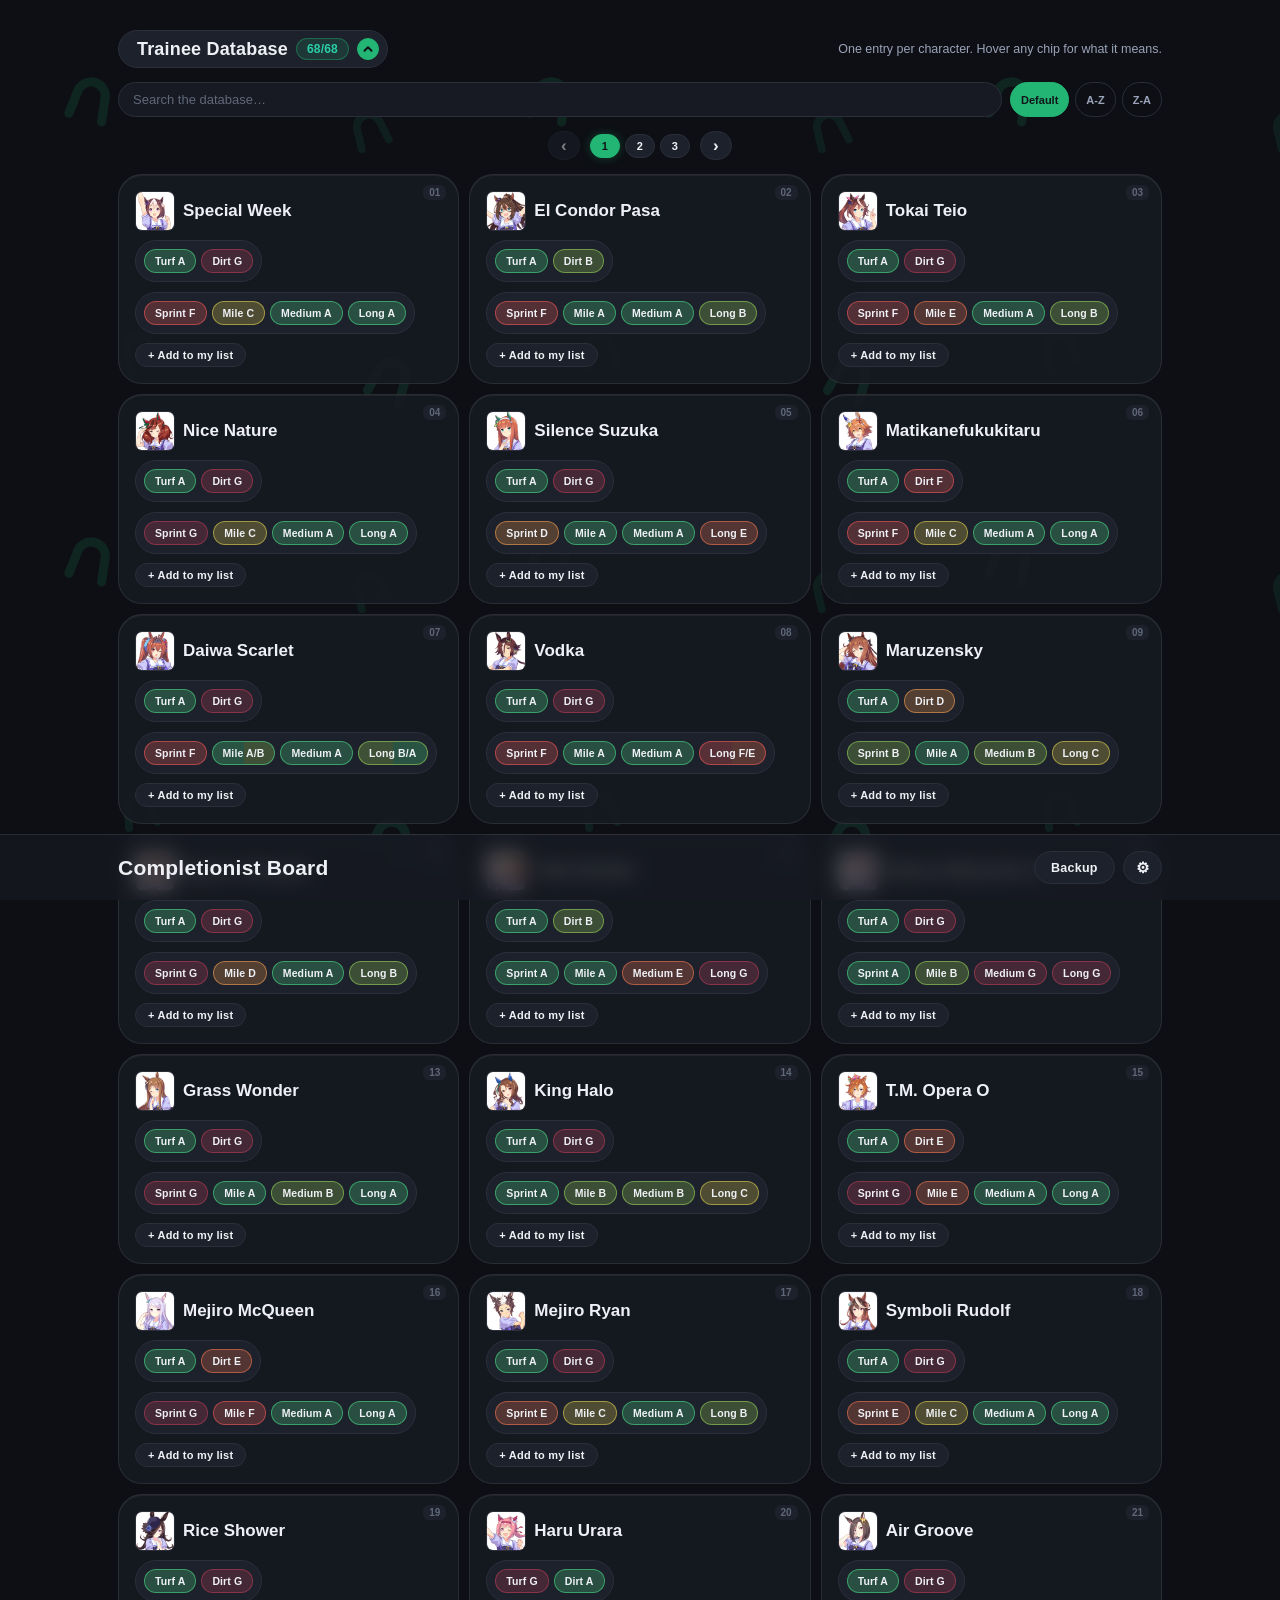
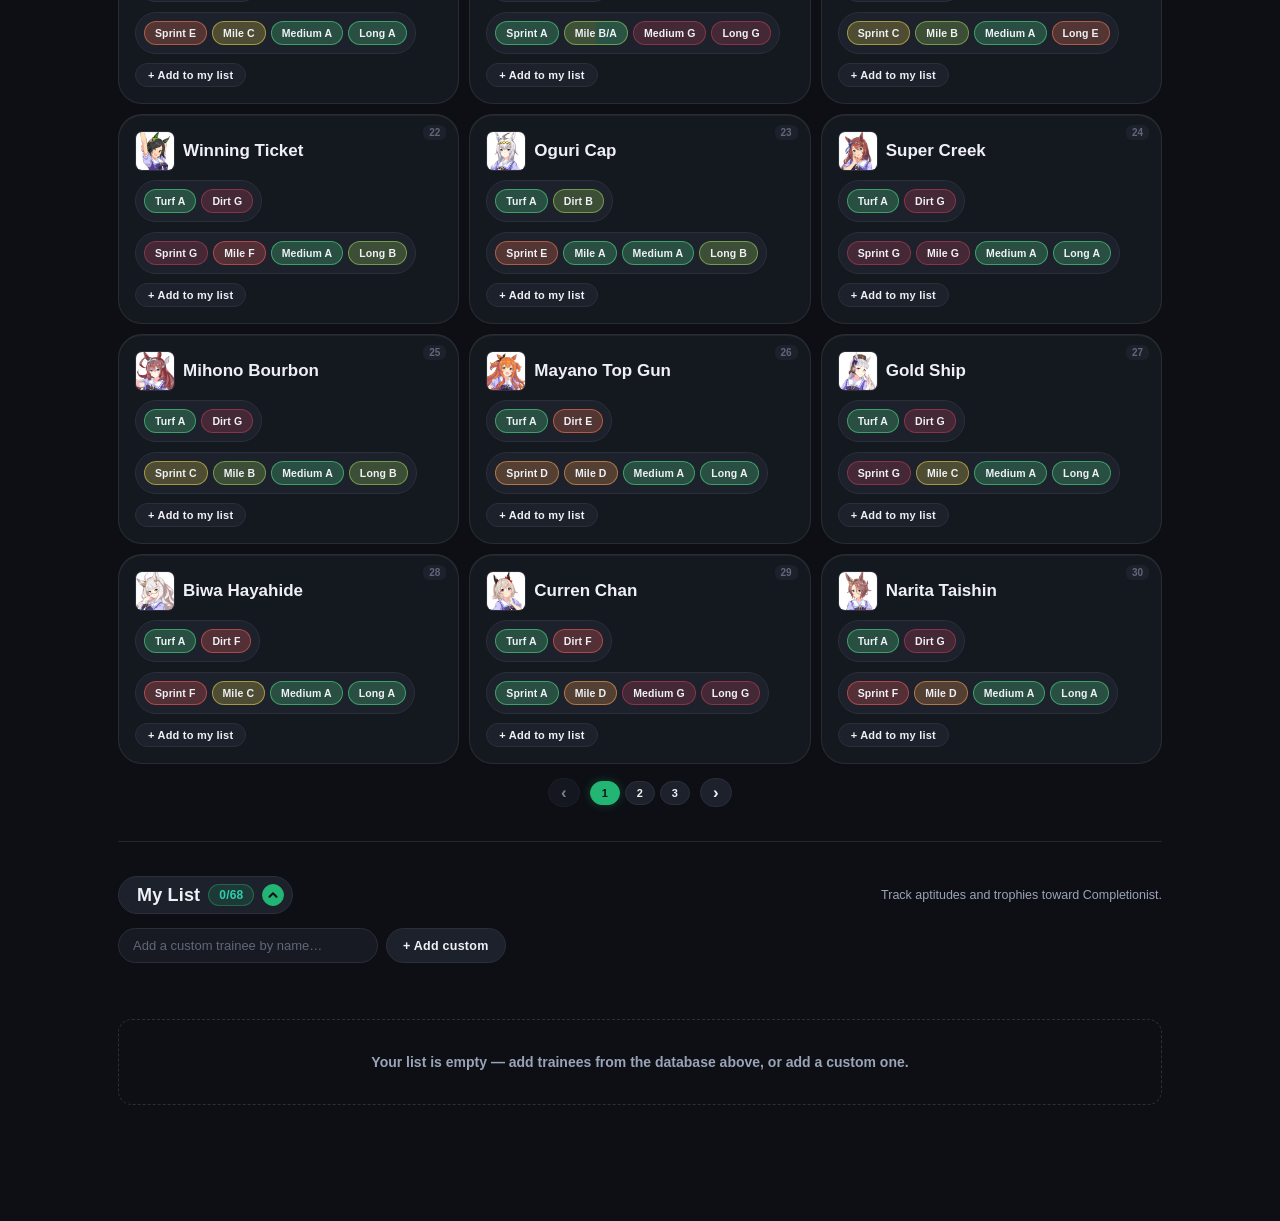
==== index.html @ 5a446fa1 "v4.5-prev2.1" ====
<!DOCTYPE html>
<html lang="en">
<head>
  <meta charset="UTF-8">
  <meta name="viewport" content="width=device-width, initial-scale=1.0">
  <meta name="description" content="Completionist Board - Track character aptitudes, distances, and trophy ledger for trainees.">
  <meta http-equiv="Content-Security-Policy" content="default-src 'self'; script-src 'self'; style-src 'self' 'unsafe-inline' https://fonts.googleapis.com; font-src 'self' https://fonts.gstatic.com; img-src 'self' data: blob:; connect-src 'self'; object-src 'none'; base-uri 'self'; form-action 'self'; worker-src 'none'">
  <title>Completionist Board</title>
  <link rel="preconnect" href="https://fonts.googleapis.com">
  <link href="https://fonts.googleapis.com/css2?family=Quicksand:wght@400;500;600;700&display=swap" rel="stylesheet">
  <link rel="icon" type="image/png" href="favicon.png">
  <link rel="stylesheet" href="style.css">
</head>
<body>

<svg class="bg-pattern" aria-hidden="true" focusable="false" xmlns="http://www.w3.org/2000/svg">
  <defs>
    <g id="cleat-shape">
      <path d="M-13,14 L-11,-3 A11,11 0 0 1 11,-3 L13,14" fill="none" stroke="var(--accent)" stroke-width="7" stroke-linecap="round" stroke-linejoin="round"/>
    </g>
    <pattern id="cleat-pattern" width="460" height="460" patternUnits="userSpaceOnUse">
      <use href="#cleat-shape" opacity="0.13" transform="translate(90,100) scale(1.3) rotate(15)"/>
      <use href="#cleat-shape" opacity="0.10" transform="translate(370,130) scale(1.1) rotate(-20)"/>
      <use href="#cleat-shape" opacity="0.11" transform="translate(140,350) scale(1.1) rotate(-12)"/>
      <use href="#cleat-shape" opacity="0.14" transform="translate(390,380) scale(1.3) rotate(22)"/>
    </pattern>
  </defs>
  <rect width="100%" height="100%" fill="url(#cleat-pattern)"/>
</svg>

<div class="topbar">
  <div class="wrap topbar-inner">
    <div class="brand">
      <h1>Completionist Board</h1>
    </div>
    <div class="topbar-actions">
      <button class="btn" id="backup-btn">Backup</button>
      <div class="settings-wrap">
        <button class="btn icon-btn" id="settings-btn" aria-label="Settings" title="Settings">⚙</button>
        <div class="settings-panel" id="settings-panel">
          <div class="settings-group-label">Appearance</div>
          <div class="settings-row settings-row-icons">
            <button class="icon-pill-btn" id="mode-toggle-btn" aria-label="Toggle light/dark mode" data-tooltip="Toggle mode">
              <svg class="icon-toggle-sun" viewBox="0 0 24 24" fill="none" xmlns="http://www.w3.org/2000/svg">
                <circle cx="12" cy="12" r="4.2" stroke="currentColor" stroke-width="2" stroke-linecap="round"/>
                <path d="M12 2.5V5M12 19V21.5M4.2 4.2L6 6M18 18L19.8 19.8M2.5 12H5M19 12H21.5M4.2 19.8L6 18M18 6L19.8 4.2" stroke="currentColor" stroke-width="2" stroke-linecap="round"/>
              </svg>
              <svg class="icon-toggle-moon" viewBox="0 0 24 24" fill="none" xmlns="http://www.w3.org/2000/svg">
                <path d="M20 14.5A8.5 8.5 0 1 1 9.5 4a7 7 0 0 0 10.5 10.5Z" stroke="currentColor" stroke-width="2" stroke-linecap="round" stroke-linejoin="round"/>
              </svg>
            </button>
            <button class="icon-pill-btn" id="theme-toggle-btn" aria-label="Toggle Turf/Dirt color theme" data-tooltip="Toggle color theme">
              <svg class="icon-toggle-turf" viewBox="0 0 24 24" fill="none" xmlns="http://www.w3.org/2000/svg">
                <path d="M6 20V13C6 10 8 8 8 8C8 8 6 10 6 13" stroke="currentColor" stroke-width="2" stroke-linecap="round" stroke-linejoin="round"/>
                <path d="M12 20V10C12 7 14 5 14 5C14 5 12 7 12 10" stroke="currentColor" stroke-width="2" stroke-linecap="round" stroke-linejoin="round"/>
                <path d="M18 20V13C18 10 20 8 20 8C20 8 18 10 18 13" stroke="currentColor" stroke-width="2" stroke-linecap="round" stroke-linejoin="round"/>
              </svg>
              <svg class="icon-toggle-dirt" viewBox="0 0 24 24" fill="none" xmlns="http://www.w3.org/2000/svg">
                <path d="M3 18L8 9L12 15L15 10L21 18" stroke="currentColor" stroke-width="2" stroke-linecap="round" stroke-linejoin="round"/>
                <path d="M3 20H21" stroke="currentColor" stroke-width="2" stroke-linecap="round"/>
              </svg>
            </button>
            <button class="icon-pill-btn" id="cal-enter-btn" aria-label="Open Calendar View" data-tooltip="Open Calendar View">
              <svg viewBox="0 0 24 24" fill="none" xmlns="http://www.w3.org/2000/svg">
                <rect x="3" y="5" width="18" height="16" rx="2" stroke="currentColor" stroke-width="2"/>
                <path d="M3 10H21" stroke="currentColor" stroke-width="2"/>
                <path d="M8 3V7" stroke="currentColor" stroke-width="2" stroke-linecap="round"/>
                <path d="M16 3V7" stroke="currentColor" stroke-width="2" stroke-linecap="round"/>
              </svg>
            </button>
          </div>

          <div class="settings-divider"></div>
          <div class="settings-group-label">Customize</div>
          <div class="settings-row">
            <span>Custom trainees</span>
            <label class="switch"><input type="checkbox" id="toggle-custom-trainee"><span class="switch-slider"></span></label>
          </div>
          <div class="settings-row">
            <span>Custom trophies</span>
            <label class="switch"><input type="checkbox" id="toggle-custom-trophy"><span class="switch-slider"></span></label>
          </div>

          <div class="settings-divider"></div>
          <button class="btn small settings-about-btn" id="about-btn">About Completionist Board</button>
        </div>
      </div>
    </div>
  </div>
</div>

<div class="wrap">

<div id="standard-view">
  <section class="block">
    <div class="block-head">
      <h2>Trainee Database <span class="section-count" id="db-count">0/0</span>
        <button class="block-collapse-btn" id="db-collapse-btn" aria-label="Collapse Trainee Database">
          <span class="cal-trainee-arrow open">
            <svg viewBox="0 0 24 24" fill="none" xmlns="http://www.w3.org/2000/svg">
              <path d="M6 9l6 6 6-6" stroke="currentColor" stroke-width="3.5" stroke-linecap="round" stroke-linejoin="round"/>
            </svg>
          </span>
        </button>
      </h2>
      <span class="desc">One entry per character. Hover any chip for what it means.</span>
    </div>
    <div class="block-body open overflow-visible" id="db-block-body">
      <div class="search-row">
        <input class="search" id="db-search" type="text" placeholder="Search the database…">
        <div class="cal-trainee-sort" id="db-sort">
          <button class="sort-btn active" data-sort="default">Default</button>
          <button class="sort-btn" data-sort="az">A-Z</button>
          <button class="sort-btn" data-sort="za">Z-A</button>
        </div>
      </div>
      <div class="db-pagination" id="db-pagination-top"></div>
      <div class="db-grid" id="db-grid"></div>
      <div class="db-pagination" id="db-pagination-bottom"></div>
    </div>
  </section>

  <hr style="border:none;border-top:1px solid var(--line-soft);margin:34px 0;">

  <section class="block">
    <div class="block-head">
      <h2>My List <span class="section-count" id="my-count">0/0</span>
        <button class="block-collapse-btn" id="my-collapse-btn" aria-label="Collapse My List">
          <span class="cal-trainee-arrow open">
            <svg viewBox="0 0 24 24" fill="none" xmlns="http://www.w3.org/2000/svg">
              <path d="M6 9l6 6 6-6" stroke="currentColor" stroke-width="3.5" stroke-linecap="round" stroke-linejoin="round"/>
            </svg>
          </span>
        </button>
      </h2>
      <span class="desc">Track aptitudes and trophies toward Completionist.</span>
    </div>
    <div class="block-body open overflow-visible" id="my-block-body">
      <div class="search-row" id="custom-trainee-row">
        <input type="text" class="search" id="custom-name" placeholder="Add a custom trainee by name…" style="max-width:260px;">
        <button class="btn" id="custom-add-btn">+ Add custom</button>
      </div>
      <div class="db-pagination" id="my-pagination-top"></div>
      <div class="mylist" id="mylist"></div>
      <div class="db-pagination" id="my-pagination-bottom"></div>
      <div class="empty-note" id="mylist-empty" style="display:none;">Your list is empty — add trainees from the database above, or add a custom one.</div>
    </div>
  </section>
</div>

</div>

<div id="calendar-view" style="display:none;"></div>

<div class="modal-overlay" id="about-overlay">
  <div class="modal-box about-modal" id="about-modal">
    <div class="modal-head">
      <span class="modal-title">About the app</span>
      <button class="modal-close" id="about-close" aria-label="Close">✕</button>
    </div>
    <div class="version-badge">
      <div class="version-item"><span>Version</span><strong>v4.3</strong></div>
      <span class="version-divider" aria-hidden="true">|</span>
      <div class="version-item"><span>Database</span><strong>v2609a</strong></div>
    </div>
    <div class="about-text">
      <div class="about-section">
        <div class="about-section-label">Data</div>
        <p>Character aptitudes are consolidated from the Umamusume Wiki trainee tables across all Global costumes.</p>
        <p>The race calendar includes 152 G1-G3 races. Out-of-Bond is for custom trophies without a fixed date.</p>
      </div>
      <div class="about-section">
        <div class="about-section-label">Privacy &amp; backup</div>
        <p>Your list stays private in this browser. Use <strong>Backup</strong> to move it between sessions or devices.</p>
      </div>
      <div class="about-section about-links">
        <div class="about-section-label">More</div>
        <p>Want to try the alternate build? Open the <a href="preview/">Preview version <span>(current version: 4.5-prev2.1)</span></a>.</p>
        <p class="about-credit">2026, Mujairkitten · Made with various AI tools · Not affiliated with Cygames.<br>Source code is licensed under GPL-3. Uma icons follow <a href="https://umamusume.com/fan-createdguide">Cygames' Fan Content Guide</a>.</p>
      </div>
    </div>
  </div>
</div>

<div class="modal-overlay" id="backup-overlay">
  <div class="modal-box" id="backup-modal">
    <div class="modal-head">
      <span class="modal-title">Backup</span>
      <button class="modal-close" id="backup-close" aria-label="Close">✕</button>
    </div>
    <div class="cal-tabs" id="backup-tabs">
      <button class="cal-tab-btn active" data-tab="export">Export</button>
      <button class="cal-tab-btn" data-tab="import">Import</button>
    </div>
    <div id="backup-export-panel">
      <textarea class="backup-textarea" id="backup-export-text" readonly spellcheck="false"></textarea>
      <button class="btn small" id="backup-export-file-btn">Export file</button>
    </div>
    <div id="backup-import-panel" style="display:none;">
      <textarea class="backup-textarea" id="backup-import-text" placeholder="Paste your exported JSON here…" spellcheck="false"></textarea>
      <div class="backup-import-actions">
        <button class="btn small" id="backup-import-text-btn">Import pasted list</button>
        <label class="btn small" for="backup-import-file">Import from file</label>
        <input type="file" id="backup-import-file" accept=".json">
      </div>
    </div>
  </div>
</div>

<div id="tooltip"></div>

<script type="module" src="main.js"></script>
</body>
</html>
---- style.css ----
:root {
  --bg: #0d0f14;
  --bg-alt: #12141b;
  --panel: #171a22;
  --panel-2: #1d212b;
  --line: #2a2f3a;
  --line-soft: #232733;
  --ink: #eef0f5;
  --ink-dim: #9aa3b8;
  --ink-faint: #5f6779;
  --accent: #22b573;
  --accent-dim: #1a8f5a;
  --accent2: #2bcfa8;
  --accent-rgb: 34, 181, 115;
  --accent2-rgb: 43, 207, 168;
  --glass-bg: rgba(23, 26, 34, .72);
  --glass-bg-soft: rgba(23, 26, 34, .65);
  --glass-border: rgba(255, 255, 255, .09);
  --glass-highlight: inset 0 1px 0 rgba(255, 255, 255, .06);
  --faux-glass-bg: rgba(23, 26, 34, .86);
  --faux-glass-card-bg: rgba(23, 26, 34, .86);
  --a: #4ee38a;
  --b: #9fdb5c;
  --c: #e8d94f;
  --d: #ffa552;
  --e: #ff7a52;
  --f: #ff5c5c;
  --g: #c23f5a;
  --g1: #4288e2;
  --g2: #f0608c;
  --g3: #55c470;
  --a-text: var(--a);
  --b-text: var(--b);
  --c-text: var(--c);
  --d-text: var(--d);
  --e-text: var(--e);
  --f-text: var(--f);
  --g-text: var(--g);
  font-family: "Quicksand", sans-serif;
}
@keyframes modal-enter {
  from { opacity: 0; transform: translateY(12px) scale(.97); }
  to { opacity: 1; transform: translateY(0) scale(1); }
}
@keyframes progress-fill {
  from { width: 0; }
}
@keyframes calendar-flash {
  0% { box-shadow: 0 0 0 0 var(--accent), 0 0 0 0 rgba(var(--accent-rgb), 0); }
  35% { box-shadow: 0 0 0 2px var(--accent), 0 0 18px 3px rgba(var(--accent-rgb), .55); }
  100% { box-shadow: 0 0 0 0 var(--accent), 0 0 0 0 rgba(var(--accent-rgb), 0); }
}
body.light {
  --bg: #f3f4f9;
  --bg-alt: #ffffff;
  --panel: #ffffff;
  --panel-2: #eef0f6;
  --line: #dde1eb;
  --line-soft: #e8ebf2;
  --ink: #1c2029;
  --ink-dim: #5b6474;
  --ink-faint: #8b93a3;
  --accent: #187a4d;
  --accent-dim: #125f3b;
  --accent2: #187560;
  --accent-rgb: 24, 122, 77;
  --accent2-rgb: 24, 117, 96;
  --glass-bg: var(--bg-alt);
  --glass-bg-soft: var(--panel);
  --glass-border: var(--line);
  --glass-highlight: none;
  --faux-glass-bg: var(--panel-2);
  --faux-glass-card-bg: var(--panel);
  --a-text: #1f8a52;
  --b-text: #6b9628;
  --c-text: #8a7a0e;
  --d-text: #b8611a;
  --e-text: #b8401a;
  --f-text: #b82626;
  --g-text: #942e46;
}
body.dirt {
  --accent: #e0a640;
  --accent-dim: #b9822e;
  --accent2: #c97b4a;
  --accent-rgb: 224, 166, 64;
  --accent2-rgb: 201, 123, 74;
}
body.light.dirt {
  --accent: #9c6a0a;
  --accent-dim: #7f560a;
  --accent2: #a85a2e;
  --accent-rgb: 156, 106, 10;
  --accent2-rgb: 168, 90, 46;
}
* {
  box-sizing: border-box;
}
button, input, textarea, select {
  font-family: inherit;
}
body {
  margin: 0;
  overflow-x: hidden;
  background-color: var(--bg);
  color: var(--ink);
  padding-bottom: calc(var(--topbar-h, 70px) + 20px);
  font-family: "Quicksand", sans-serif;
  transition: background-color .3s ease, color .3s ease;
}
.bg-pattern {
  position: fixed;
  inset: 0;
  width: 100vw;
  height: 100vh;
  z-index: -1;
  pointer-events: none;
}
.wrap {
  max-width: 1080px;
  margin: 0 auto;
  padding: 0 18px;
}
.topbar {
  background: var(--glass-bg);
  backdrop-filter: blur(10px);
  -webkit-backdrop-filter: blur(10px);
  border-top: 1px solid var(--glass-border);
  padding: 16px 0;
  margin-top: 0;
  position: fixed;
  left: 0;
  right: 0;
  bottom: 0;
  z-index: 90;
  will-change: transform;
}
@supports not ((backdrop-filter: blur(1px)) or (-webkit-backdrop-filter: blur(1px))) {
  .topbar { background: var(--bg-alt); }
}
.topbar-inner {
  display: flex;
  align-items: center;
  gap: 18px;
  flex-wrap: wrap;
}
.brand {
  display: flex;
  align-items: baseline;
  gap: 10px;
}
.brand h1 {
  font-weight: 700;
  font-size: 21px;
  letter-spacing: .01em;
  margin: 0;
}
.topbar-actions {
  display: flex;
  gap: 8px;
  margin-left: auto;
  flex-wrap: wrap;
}
.btn {
  font-size: 12.5px;
  letter-spacing: .02em;
  font-weight: 600;
  background: var(--panel-2);
  color: var(--ink);
  border: 1px solid var(--line);
  border-radius: 999px;
  padding: 8px 16px;
  cursor: pointer;
  transition: box-shadow .15s ease, border-color .15s ease, color .15s ease, background-color .15s ease;
}
.btn:hover {
  border-color: var(--accent-dim);
  color: var(--accent2);
  box-shadow: 0 0 12px rgba(var(--accent-rgb), .35);
  transform: translateY(-1px);
}
.btn:active {
  transform: translateY(1px) scale(.98);
}
.btn:disabled {
  opacity: .5;
  cursor: not-allowed;
  box-shadow: none;
  transform: none;
}
.btn.small {
  padding: 5px 12px;
  font-size: 11px;
}
.btn.ghost {
  background: transparent;
}
.icon-btn {
  padding: 8px 12px;
  font-size: 15px;
  line-height: 1;
}
.settings-wrap {
  position: relative;
}
.settings-panel {
  position: absolute;
  bottom: calc(100% + 8px);
  right: 0;
  background: var(--faux-glass-bg);
  border: 1px solid var(--glass-border);
  border-radius: 16px;
  padding: 12px 14px;
  width: 230px;
  max-height: calc(100vh - 24px);
  overflow-y: auto;
  z-index: 95;
  box-shadow: 0 12px 32px rgba(0, 0, 0, .5), 0 0 18px rgba(var(--accent-rgb), .16);
  display: flex;
  flex-direction: column;
  gap: 8px;
  opacity: 0;
  transform: translateY(10px) scale(.94);
  transform-origin: bottom right;
  pointer-events: none;
  transition: opacity .28s cubic-bezier(.4, 0, .2, 1), transform .28s cubic-bezier(.4, 0, .2, 1);
}
.settings-panel.show {
  opacity: 1;
  transform: translateY(0) scale(1);
  pointer-events: auto;
}
.settings-group-label {
  font-weight: 700;
  font-size: 10px;
  letter-spacing: .06em;
  text-transform: uppercase;
  color: var(--ink-faint);
  margin-top: 2px;
}
.settings-divider {
  border-top: 1px solid var(--line);
  margin: 2px 0;
}
.settings-row {
  display: flex;
  align-items: center;
  justify-content: space-between;
  gap: 10px;
  font-weight: 600;
  font-size: 13px;
  color: var(--ink);
}
.settings-row-sub {
  padding-left: 12px;
  font-size: 12px;
  color: var(--ink-dim);
}
.settings-row-disabled {
  opacity: .45;
}
.settings-row-icons {
  gap: 10px;
}
.icon-pill-btn {
  flex: 1;
  height: 34px;
  border-radius: 999px;
  background: var(--panel-2);
  border: 1px solid var(--line);
  color: var(--ink-dim);
  display: inline-flex;
  align-items: center;
  justify-content: center;
  cursor: pointer;
  transition: box-shadow .15s ease, border-color .15s ease, color .15s ease, background .15s ease;
}
.icon-pill-btn svg {
  width: 18px;
  height: 18px;
  display: none;
}
#cal-enter-btn svg,
#cal-exit-btn svg {
  display: block;
}
.icon-pill-btn:hover {
  color: var(--accent2);
  border-color: var(--accent-dim);
  box-shadow: 0 0 10px rgba(var(--accent-rgb), .3);
}
#mode-toggle-btn .icon-toggle-moon,
#cal-mode-toggle-btn .icon-toggle-moon {
  display: block;
}
body.light #mode-toggle-btn .icon-toggle-sun,
body.light #cal-mode-toggle-btn .icon-toggle-sun {
  display: block;
}
body.light #mode-toggle-btn .icon-toggle-moon,
body.light #cal-mode-toggle-btn .icon-toggle-moon {
  display: none;
}
#theme-toggle-btn .icon-toggle-turf,
#cal-theme-toggle-btn .icon-toggle-turf {
  display: block;
}
body.dirt #theme-toggle-btn .icon-toggle-dirt,
body.dirt #cal-theme-toggle-btn .icon-toggle-dirt {
  display: block;
}
body.dirt #theme-toggle-btn .icon-toggle-turf,
body.dirt #cal-theme-toggle-btn .icon-toggle-turf {
  display: none;
}
.switch {
  position: relative;
  display: inline-block;
  width: 38px;
  height: 22px;
  flex-shrink: 0;
}
.switch input {
  opacity: 0;
  width: 0;
  height: 0;
  position: absolute;
}
.switch-slider {
  position: absolute;
  inset: 0;
  background: var(--line);
  border-radius: 999px;
  cursor: pointer;
  transition: background .15s ease;
}
.switch input:disabled + .switch-slider {
  cursor: not-allowed;
}
.switch-slider::before {
  content: "";
  position: absolute;
  width: 16px;
  height: 16px;
  left: 3px;
  top: 3px;
  background: #fff;
  border-radius: 50%;
  transition: transform .15s ease;
  box-shadow: 0 1px 3px rgba(0, 0, 0, .4);
}
.switch input:checked + .switch-slider {
  background: var(--accent);
  box-shadow: 0 0 10px rgba(var(--accent-rgb), .5);
}
.switch input:checked + .switch-slider::before {
  transform: translateX(16px);
}
input[type=file] {
  display: none;
}
section.block {
  margin: 30px 0;
}
.block-head {
  display: flex;
  align-items: center;
  gap: 12px;
  margin-bottom: 14px;
  flex-wrap: wrap;
}
.block-head h2 {
  font-size: 18px;
  font-weight: 700;
  letter-spacing: .01em;
  margin: 0;
  display: inline-flex;
  align-items: center;
  gap: 8px;
  background: var(--panel-2);
  border: 1px solid var(--line);
  border-radius: 999px;
  padding: 7px 8px 7px 18px;
}
.section-count {
  font-size: 12px;
  font-weight: 700;
  color: var(--accent2);
  background: color-mix(in srgb, var(--accent) 16%, transparent);
  border: 1px solid color-mix(in srgb, var(--accent) 40%, transparent);
  border-radius: 999px;
  padding: 3px 10px;
  white-space: nowrap;
}
.block-head .desc {
  font-size: 12.5px;
  color: var(--ink-dim);
  margin-left: auto;
}
.block-collapse-btn {
  background: none;
  border: none;
  padding: 0;
  cursor: pointer;
  display: flex;
  align-items: center;
  flex-shrink: 0;
}
.block-body {
  display: flex;
  flex-direction: column;
  gap: 14px;
  max-height: 6000px;
  opacity: 1;
  overflow: hidden;
  transition: max-height .35s cubic-bezier(.4, 0, .2, 1), opacity .3s ease;
}
.block-body:not(.open) {
  max-height: 0;
  opacity: 0;
}
.block-body.overflow-visible {
  overflow: visible;
}
.search-row {
  display: flex;
  gap: 8px;
  flex-wrap: wrap;
}
.search {
  font-size: 13px;
  font-weight: 500;
  padding: 9px 14px;
  border: 1px solid var(--line);
  border-radius: 999px;
  background: var(--panel);
  color: var(--ink);
  flex: 1;
  min-width: 180px;
  transition: box-shadow .15s ease, border-color .15s ease, background-color .15s ease, color .15s ease;
}
.search:focus {
  outline: none;
  border-color: var(--accent-dim);
  box-shadow: 0 0 12px rgba(var(--accent-rgb), .3);
}
.search::placeholder {
  color: var(--ink-faint);
}
.db-grid {
  display: grid;
  grid-template-columns: repeat(auto-fill, minmax(300px, 1fr));
  gap: 10px;
}
.db-pagination {
  display: flex;
  align-items: center;
  justify-content: center;
  gap: 10px;
  flex-wrap: wrap;
}
.db-page-numbers {
  display: inline-flex;
  align-items: center;
  gap: 5px;
}
.db-pagination .page-arrow {
  width: 32px;
  min-width: 32px;
  padding-left: 0;
  padding-right: 0;
  font-size: 17px;
  line-height: 1;
}
.db-pagination .page-number {
  min-width: 30px;
  padding-left: 8px;
  padding-right: 8px;
}
.db-pagination .page-number.active {
  background: var(--accent);
  border-color: var(--accent);
  color: #12141a;
  box-shadow: 0 0 10px rgba(var(--accent-rgb), .3);
}
.db-card {
  background: var(--faux-glass-card-bg);
  border: 1px solid var(--glass-border);
  border-radius: 24px;
  padding: 16px;
  display: flex;
  flex-direction: column;
  gap: 9px;
  position: relative;
  box-shadow: var(--glass-highlight);
  transition: box-shadow .15s ease, border-color .15s ease, background-color .15s ease;
}
.db-card:hover {
  border-color: var(--accent-dim);
  box-shadow: var(--glass-highlight), 0 0 18px rgba(var(--accent-rgb), .16);
}
.db-card-top {
  display: flex;
  align-items: center;
  gap: 8px;
  padding-right: 26px;
}
.db-card-top.no-num {
  padding-right: 0;
}
.db-num {
  position: absolute;
  top: 10px;
  right: 12px;
  font-size: 10px;
  font-weight: 700;
  color: var(--ink-faint);
  background: var(--panel-2);
  border-radius: 6px;
  padding: 2px 6px;
  flex-shrink: 0;
}
.db-name {
  font-size: 17px;
  font-weight: 600;
  flex: 1;
}
.apt-groups {
  display: flex;
  align-items: stretch;
  gap: 10px;
  flex-wrap: wrap;
}
.apt-container {
  display: flex;
  align-items: center;
  gap: 5px;
  flex-wrap: wrap;
  border: 1px solid var(--line);
  border-radius: 21px;
  padding: 8px;
  background: var(--panel-2);
}
.chip {
  font-weight: 700;
  font-size: 10.5px;
  line-height: 12px;
  letter-spacing: .01em;
  padding: 5px 10px;
  border-radius: 12px;
  color: var(--ink);
  white-space: nowrap;
  border: 1px solid var(--chip-border, var(--line));
  background: var(--chip-bg, var(--panel));
  cursor: default;
  box-shadow: none;
  transition: transform .15s ease, box-shadow .15s ease, background-color .15s ease, color .15s ease;
}
.chip:hover {
  box-shadow: 0 0 8px 0 var(--chip-glow, transparent);
  transform: translateY(-2px);
}
body.light .chip {
  box-shadow: inset 0 1px 0 rgba(255, 255, 255, .7), inset 0 -1px 2px rgba(0, 0, 0, .07), 0 1px 2px rgba(0, 0, 0, .10);
  border-color: var(--line);
}
body.light .chip:hover {
  box-shadow: inset 0 1px 0 rgba(255, 255, 255, .9), inset 0 -1px 2px rgba(0, 0, 0, .08), 0 2px 6px rgba(0, 0, 0, .16);
  transform: translateY(-1px);
}
.add-btn {
  align-self: flex-start;
}
.mylist {
  display: flex;
  flex-direction: column;
  gap: 12px;
}
.empty-note {
  text-align: center;
  padding: 34px 16px;
  color: var(--ink-dim);
  font-size: 14px;
  font-weight: 600;
  border: 1px dashed var(--line);
  border-radius: 14px;
}
.mycard {
  background: var(--glass-bg-soft);
  backdrop-filter: blur(8px);
  -webkit-backdrop-filter: blur(8px);
  border: 1px solid var(--glass-border);
  border-radius: 24px;
  padding: 18px;
  box-shadow: var(--glass-highlight);
  position: relative;
  transition: box-shadow .15s ease, border-color .15s ease, background-color .15s ease;
}
.mycard.suggest-open {
  z-index: 60;
}
@supports not ((backdrop-filter: blur(1px)) or (-webkit-backdrop-filter: blur(1px))) {
  .mycard, .cal-trainee-card, .cal-tool-box, .modal-box { background: var(--panel); }
}
.mycard:hover {
  border-color: var(--accent-dim);
  box-shadow: var(--glass-highlight), 0 0 18px rgba(var(--accent-rgb), .14);
}
.mycard-head {
  display: flex;
  align-items: center;
  gap: 10px;
  margin-bottom: 10px;
}
.mycard-name {
  font-size: 19px;
  font-weight: 700;
  flex: 1;
}
.cats-row {
  margin-bottom: 10px;
}
.focus-line {
  font-size: 12px;
  font-weight: 600;
  margin-bottom: 12px;
  color: var(--e-text);
  gap: 6px;
  flex-wrap: wrap;
}
.focus-line b {
  font-size: 10.5px;
  letter-spacing: .03em;
  font-weight: 700;
}
.focus-line.clear {
  color: var(--a-text);
}
.trophy-section {
  border-top: 1px solid var(--line-soft);
  padding-top: 10px;
}
.trophy-top {
  display: flex;
  align-items: center;
  gap: 10px;
  margin-bottom: 8px;
}
.trophy-top .label {
  font-size: 10.5px;
  font-weight: 700;
  letter-spacing: .04em;
  color: var(--ink-dim);
}
.progress-track {
  flex: 1;
  height: 8px;
  background: var(--bg);
  border: 1px solid var(--line);
  border-radius: 999px;
  overflow: hidden;
}
.progress-fill {
  height: 100%;
  background: linear-gradient(90deg, var(--accent), var(--accent2));
  box-shadow: 0 0 8px rgba(var(--accent2-rgb), .6);
  animation: progress-fill .5s ease-out both;
}
.progress-pct {
  font-size: 11px;
  font-weight: 700;
  min-width: 66px;
  text-align: right;
}
.trophy-list {
  display: flex;
  flex-direction: column;
  gap: 4px;
  margin-bottom: 8px;
}
.trophy-item {
  display: flex;
  align-items: center;
  gap: 6px;
  flex-wrap: wrap;
  font-size: 12.5px;
  font-weight: 500;
}
.trophy-item input[type=checkbox] {
  accent-color: var(--accent);
  width: 14px;
  height: 14px;
}
.trophy-item.checked span {
  text-decoration: line-through;
  color: var(--ink-faint);
}
.trophy-item .rm {
  margin-left: auto;
  background: none;
  border: none;
  color: var(--ink-faint);
  cursor: pointer;
  font-size: 14px;
  line-height: 1;
  padding: 2px 4px;
}
.trophy-item .rm:hover {
  color: var(--f-text);
}
.add-trophy {
  display: flex;
  gap: 6px;
  position: relative;
}
.add-trophy input {
  flex: 1;
  font-size: 12px;
  font-weight: 500;
  padding: 7px 10px;
  border: 1px solid var(--line);
  border-radius: 999px;
  background: var(--bg);
  color: var(--ink);
}
.race-suggest {
  display: none;
  position: absolute;
  top: calc(100% + 6px);
  left: 0;
  right: 0;
  background: var(--faux-glass-bg);
  border: 1px solid var(--glass-border);
  border-radius: 12px;
  max-height: 240px;
  overflow-y: auto;
  z-index: 50;
  box-shadow: 0 10px 30px rgba(0, 0, 0, .5), 0 0 16px rgba(var(--accent-rgb), .12);
}
.race-suggest.show {
  display: block;
}
.race-suggest-item {
  display: flex;
  align-items: center;
  gap: 8px;
  padding: 8px 12px;
  font-size: 12px;
  font-weight: 500;
  cursor: pointer;
  border-bottom: 1px solid var(--line-soft);
}
.race-suggest-item:last-child {
  border-bottom: none;
}
.race-suggest-item:hover {
  background: var(--panel);
}
.race-suggest-empty {
  padding: 10px 12px;
  font-size: 12px;
  font-weight: 500;
  color: var(--ink-faint);
}
.race-info {
  flex: 1;
  display: flex;
  flex-direction: column;
  gap: 1px;
  min-width: 0;
}
.race-name {
  color: var(--ink);
}
.race-date {
  font-size: 10px;
  font-weight: 500;
  color: var(--ink-faint);
}
.race-meta {
  display: flex;
  gap: 4px;
  flex-shrink: 0;
}
.race-grade-tag {
  font-weight: 700;
  font-size: 10px;
  padding: 2px 7px;
  border-radius: 999px;
  color: #12141a;
  border: none;
  flex-shrink: 0;
}
.mini-tag {
  font-weight: 700;
  font-size: 9.5px;
  padding: 2px 7px;
  border-radius: 999px;
  color: #12141a;
  white-space: nowrap;
}
.trophy-date {
  font-size: 10px;
  font-weight: 500;
  color: var(--ink-faint);
  white-space: nowrap;
}
.trainee-icon {
  width: var(--icon-size, 32px);
  height: var(--icon-size, 32px);
  border-radius: calc(var(--icon-size, 32px) * 0.28);
  background: var(--panel-2);
  border: 1px solid var(--line);
  flex-shrink: 0;
  overflow: hidden;
  position: relative;
  display: flex;
  align-items: center;
  justify-content: center;
}
.db-card .trainee-icon {
  border-radius: 7px;
}
.mycard .trainee-icon {
  border-radius: 5px;
}
.trainee-icon img {
  width: 100%;
  height: 100%;
  object-fit: cover;
  display: block;
}
.trainee-icon .icon-fallback {
  display: none;
  align-items: center;
  justify-content: center;
  width: 100%;
  height: 100%;
  font-weight: 700;
  font-size: calc(var(--icon-size, 32px) * 0.4);
  color: var(--ink-faint);
}
#tooltip {
  position: fixed;
  z-index: 1000;
  pointer-events: none;
  background: var(--faux-glass-bg);
  border: 1px solid var(--glass-border);
  border-radius: 12px;
  padding: 10px 12px;
  width: 220px;
  font-size: 11.5px;
  font-weight: 500;
  line-height: 1.4;
  color: var(--ink);
  box-shadow: 0 6px 22px rgba(0, 0, 0, .5), 0 0 18px rgba(var(--accent-rgb), .18);
  opacity: 0;
  transform: translateY(4px);
  transition: opacity .1s ease, transform .1s ease;
  border-top: 3px solid var(--accent);
}
#tooltip.show {
  opacity: 1;
  transform: translateY(0);
}
#tooltip .tt-head {
  font-weight: 700;
  font-size: 13px;
  margin-bottom: 3px;
}
#tooltip .tt-stat {
  font-size: 10px;
  font-weight: 600;
  color: var(--ink-dim);
  margin-bottom: 6px;
}
#tooltip .tt-variant {
  margin-top: 6px;
  padding-top: 6px;
  border-top: 1px solid var(--line);
  color: var(--accent2);
}
footer {
  text-align: center;
  font-size: 11px;
  color: var(--ink-faint);
  margin-top: 50px;
  font-weight: 500;
  line-height: 1.7;
}
.inline-cal {
  border-top: 1px solid var(--line-soft);
  margin-top: 12px;
  padding-top: 10px;
}
.inline-cal-toggle {
  background: none;
  border: none;
  color: var(--ink-dim);
  font-weight: 700;
  font-size: 12.5px;
  cursor: pointer;
  padding: 0;
  display: flex;
  align-items: center;
  gap: 6px;
}
.inline-cal-toggle:hover {
  color: var(--accent2);
}
.inline-cal-body {
  display: none;
  margin-top: 10px;
}
.inline-cal-body.open {
  display: block;
}
.calendar-layout {
  display: flex;
  align-items: flex-start;
  gap: 20px;
  max-width: 1440px;
  margin: 20px auto;
  padding: 0 18px;
}
.cal-sidebar {
  width: 340px;
  flex-shrink: 0;
  display: flex;
  flex-direction: column;
  gap: 16px;
  position: sticky;
  top: 20px;
  z-index: 40;
}
.cal-sidebar.panel-open {
  z-index: 97;
}
.cal-trainee-card {
  background: var(--glass-bg-soft);
  backdrop-filter: blur(8px);
  -webkit-backdrop-filter: blur(8px);
  border: 1px solid var(--glass-border);
  border-radius: 24px;
  padding: 16px;
  display: flex;
  align-items: stretch;
  gap: 14px;
  box-shadow: var(--glass-highlight);
  position: relative;
}
.cal-trainee-card-icon {
  flex-shrink: 0;
  display: flex;
  align-items: flex-start;
}
.cal-trainee-card .trainee-icon {
  border-radius: 7px;
}
.cal-trainee-card-right {
  flex: 1;
  min-width: 0;
  display: flex;
  flex-direction: column;
  gap: 6px;
}
.cal-trainee-card-name-row {
  flex: 1 1 0;
  display: flex;
  align-items: center;
}
.cal-trainee-card-chips {
  flex: 2 1 0;
  display: flex;
  align-items: center;
}
.cal-trainee-card-chips .apt-groups {
  gap: 8px;
}
.cal-trainee-card-chips .apt-container {
  padding: 6px;
  gap: 4px;
  border-radius: 18px;
}
.cal-trainee-card-chips .chip {
  padding: 4px 8px;
  border-radius: 11px;
}
.cal-trainee-name {
  font-weight: 700;
  font-size: 18px;
}
.cal-tool-box {
  background: var(--glass-bg-soft);
  backdrop-filter: blur(8px);
  -webkit-backdrop-filter: blur(8px);
  border: 1px solid var(--glass-border);
  border-radius: 14px;
  padding: 14px 16px;
  box-shadow: var(--glass-highlight);
  position: relative;
}
.cal-tool-box.suggest-open {
  z-index: 60;
}
.cal-tool-box-title {
  font-weight: 700;
  font-size: 12px;
  letter-spacing: .04em;
  text-transform: uppercase;
  color: var(--ink-dim);
  margin-bottom: 10px;
}
.cal-tool-box-toggle {
  background: none;
  border: none;
  padding: 0;
  margin: 0 0 10px;
  width: 100%;
  display: flex;
  align-items: center;
  justify-content: space-between;
  cursor: pointer;
  font: inherit;
  color: inherit;
}
.cal-tool-box-toggle .cal-tool-box-title {
  margin-bottom: 0;
}
.cal-tool-box-toggle:hover .cal-tool-box-title {
  color: var(--accent2);
}
.cal-tool-list {
  display: flex;
  flex-direction: column;
  gap: 8px;
  max-height: 0;
  opacity: 0;
  overflow: hidden;
  transition: max-height .3s cubic-bezier(.4, 0, .2, 1), opacity .25s ease;
}
.cal-tool-list.open {
  max-height: 900px;
  opacity: 1;
}
.cal-tool-list .btn {
  width: 100%;
  text-align: center;
}
.cal-tool-list .cal-tool-row-pair {
  display: flex;
  gap: 10px;
}
.cal-tool-list .cal-tool-row-pair .btn {
  width: auto;
  flex: 1;
}
.cal-main {
  flex: 1;
  min-width: 0;
}
.cal-tabs {
  display: flex;
  gap: 6px;
  margin-bottom: 14px;
  flex-wrap: wrap;
}
.cal-tabs-main {
  position: sticky;
  top: 20px;
  z-index: 30;
}
.cal-tab-btn {
  font-weight: 600;
  font-size: 12.5px;
  padding: 7px 14px;
  border-radius: 999px;
  background: var(--panel-2);
  border: 1px solid var(--line);
  color: var(--ink-dim);
  cursor: pointer;
  transition: box-shadow .15s ease, border-color .15s ease, color .15s ease, background-color .15s ease;
}
.cal-tab-btn:hover {
  color: var(--accent2);
  border-color: var(--accent-dim);
}
.cal-tab-btn.active {
  background: var(--accent);
  color: #12141a;
  border-color: var(--accent);
  box-shadow: 0 0 12px rgba(var(--accent-rgb), .4);
}
.cal-grid-46 {
  display: grid;
  grid-template-columns: repeat(4, minmax(0, 1fr));
  gap: 8px;
}
.cal-cell-label {
  font-weight: 700;
  font-size: 10px;
  letter-spacing: .05em;
  text-transform: uppercase;
  color: var(--ink-faint);
  margin-bottom: 2px;
}
.cal-cell {
  border: 1px solid var(--glass-border);
  border-radius: 10px;
  padding: 8px;
  background: var(--faux-glass-card-bg);
  display: flex;
  flex-direction: column;
  gap: 5px;
  min-height: 64px;
  min-width: 0;
  transition: border-color .12s ease, background .12s ease;
}
.cal-cell-empty {
  background: transparent;
  border-style: dashed;
  opacity: .55;
}
.cal-race-row {
  display: flex;
  align-items: center;
  gap: 6px;
  font-size: 11px;
  font-weight: 500;
  border-radius: 6px;
  padding: 3px 2px;
  min-width: 0;
}
.cal-race-row[draggable="true"] {
  cursor: grab;
}
.cal-race-row.dragging {
  opacity: .4;
}
.cal-race-row.drag-over {
  background: rgba(var(--accent-rgb), .18);
  box-shadow: inset 0 0 0 1px var(--accent-dim);
}
.drag-handle {
  color: var(--ink-faint);
  font-size: 11px;
  flex-shrink: 0;
  line-height: 1;
}
.cal-race-add-btn {
  width: 16px;
  height: 16px;
  flex-shrink: 0;
  border-radius: 999px;
  background: var(--panel-2);
  border: 1px solid var(--line);
  color: var(--ink-dim);
  font-size: 11px;
  line-height: 1;
  padding: 0;
  display: flex;
  align-items: center;
  justify-content: center;
  cursor: pointer;
  transition: background-color .15s ease, border-color .15s ease, color .15s ease;
}
.cal-race-add-btn:hover {
  background: var(--accent);
  border-color: var(--accent);
  color: #12141a;
}
.cal-race-row input[type=checkbox] {
  accent-color: var(--accent);
  width: 13px;
  height: 13px;
  flex-shrink: 0;
}
.cal-grade-tag {
  font-weight: 700;
  font-size: 9.5px;
  padding: 1px 7px;
  border-radius: 999px;
  color: #12141a;
  flex-shrink: 0;
}
.cal-race-info {
  flex: 1;
  min-width: 0;
  display: flex;
  flex-direction: column;
  align-items: flex-start;
  gap: 0;
}
.cal-race-name {
  min-width: 0;
  overflow: hidden;
  text-overflow: ellipsis;
  white-space: nowrap;
  max-width: 100%;
}
.cal-race-sub {
  font-size: 9px;
  font-weight: 500;
  color: var(--ink-faint);
}
.cal-done-divider {
  border-top: 1px dashed var(--line);
  margin-top: 4px;
  padding-top: 4px;
  display: flex;
  flex-direction: column;
  gap: 4px;
}
.cal-race-row.done {
  opacity: .5;
}
.cal-race-row.done .cal-race-name {
  text-decoration: line-through;
}
.cal-oob-list {
  display: flex;
  flex-direction: column;
  gap: 6px;
}
.cal-trainee-card.panel-open {
  z-index: 10;
}
.cal-trainee-name-btn {
  background: none;
  border: none;
  cursor: pointer;
  display: flex;
  align-items: center;
  gap: 6px;
  padding: 0;
  color: var(--ink);
}
.cal-trainee-name-btn:hover .cal-trainee-name {
  color: var(--accent2);
}
.cal-trainee-arrow {
  display: inline-flex;
  align-items: center;
  justify-content: center;
  width: 22px;
  height: 22px;
  flex-shrink: 0;
  border-radius: 999px;
  background: var(--panel-2);
  border: 1px solid var(--line);
  color: var(--ink-faint);
  transition: transform .25s cubic-bezier(.4, 0, .2, 1), background .15s ease, border-color .15s ease, color .15s ease;
}
.cal-trainee-arrow svg {
  width: 14px;
  height: 14px;
  display: block;
}
.cal-trainee-name-btn:hover .cal-trainee-arrow,
.inline-cal-toggle:hover .cal-trainee-arrow {
  border-color: var(--accent-dim);
  color: var(--accent2);
}
.cal-trainee-arrow.open {
  transform: rotate(180deg);
  background: var(--accent);
  border-color: var(--accent);
  color: #12141a;
}
.cal-trainee-name-btn:hover .cal-trainee-arrow.open,
.inline-cal-toggle:hover .cal-trainee-arrow.open {
  border-color: var(--accent-dim);
  color: #12141a;
}
.cal-trainee-panel {
  position: absolute;
  top: 100%;
  left: 0;
  right: 0;
  margin-top: 10px;
  background: var(--faux-glass-bg);
  border: 1px solid var(--glass-border);
  border-radius: 14px;
  padding: 12px;
  z-index: 96;
  box-shadow: 0 12px 32px rgba(0, 0, 0, .5), 0 0 18px rgba(var(--accent-rgb), .14);
  text-align: left;
  opacity: 0;
  transform: translateY(-6px) scale(.98);
  transform-origin: top left;
  pointer-events: none;
  transition: opacity .25s cubic-bezier(.4, 0, .2, 1), transform .25s cubic-bezier(.4, 0, .2, 1);
}
.cal-trainee-panel.open {
  opacity: 1;
  transform: translateY(0) scale(1);
  pointer-events: auto;
}
.cal-trainee-panel .search {
  width: 100%;
  margin-bottom: 8px;
}
.cal-trainee-sort {
  display: flex;
  gap: 6px;
  margin-bottom: 10px;
}
.sort-btn {
  font-weight: 600;
  font-size: 11px;
  padding: 4px 10px;
  border-radius: 999px;
  background: var(--bg);
  border: 1px solid var(--line);
  color: var(--ink-dim);
  cursor: pointer;
}
.sort-btn.active {
  background: var(--accent);
  color: #12141a;
  border-color: var(--accent);
}
.cal-trainee-group-label {
  font-weight: 700;
  font-size: 10px;
  letter-spacing: .05em;
  text-transform: uppercase;
  color: var(--ink-faint);
  margin: 8px 0 4px;
}
.cal-trainee-list {
  display: flex;
  flex-direction: column;
  gap: 3px;
  max-height: 160px;
  overflow-y: auto;
}
.cal-trainee-row {
  display: flex;
  align-items: center;
  gap: 8px;
  padding: 5px 6px;
  border-radius: 8px;
  cursor: pointer;
  font-size: 12.5px;
  font-weight: 500;
}
.cal-trainee-row:hover {
  background: var(--panel);
}
.cal-trainee-row.active {
  background: rgba(var(--accent-rgb), .15);
}
.cal-trainee-row-name {
  flex: 1;
  min-width: 0;
  overflow: hidden;
  text-overflow: ellipsis;
  white-space: nowrap;
}
.cal-trainee-current {
  font-weight: 700;
  font-size: 9.5px;
  color: var(--accent2);
  text-transform: uppercase;
  letter-spacing: .04em;
}
.cal-trainee-remove {
  background: none;
  border: none;
  color: var(--ink-faint);
  cursor: pointer;
  font-size: 15px;
  line-height: 1;
  padding: 2px 4px;
  flex-shrink: 0;
}
.cal-trainee-remove:hover {
  color: var(--f-text);
}
.modal-overlay {
  display: none;
  position: fixed;
  inset: 0;
  background: rgba(5, 6, 9, .6);
  z-index: 200;
  align-items: center;
  justify-content: center;
  padding: 20px;
}
.modal-overlay.show {
  display: flex;
}
.modal-overlay.show .modal-box {
  animation: modal-enter .28s cubic-bezier(.2, .75, .25, 1) both;
}
.modal-box {
  background: var(--glass-bg);
  backdrop-filter: blur(10px);
  -webkit-backdrop-filter: blur(10px);
  border: 1px solid var(--glass-border);
  border-radius: 16px;
  padding: 20px 22px;
  max-width: 520px;
  width: 100%;
  max-height: 80vh;
  overflow-y: auto;
  box-shadow: var(--glass-highlight), 0 20px 50px rgba(0, 0, 0, .5), 0 0 20px rgba(var(--accent-rgb), .12);
  contain: paint;
}
.about-modal {
  max-width: 560px;
  padding: 24px;
  border-color: color-mix(in srgb, var(--accent) 32%, var(--glass-border));
  box-shadow: var(--glass-highlight), 0 24px 60px rgba(0, 0, 0, .52), 0 0 28px rgba(var(--accent-rgb), .16);
}
.modal-head {
  display: flex;
  align-items: center;
  justify-content: space-between;
  margin-bottom: 12px;
}
.modal-title {
  font-weight: 700;
  font-size: 16px;
  color: var(--ink);
}
.modal-close {
  background: var(--panel-2);
  border: 1px solid var(--line);
  border-radius: 999px;
  width: 28px;
  height: 28px;
  color: var(--ink-dim);
  cursor: pointer;
  font-size: 13px;
}
.modal-close:hover {
  color: var(--ink);
  border-color: var(--accent-dim);
}
.settings-about-btn {
  width: 100%;
}
.version-badge {
  display: inline-flex;
  align-items: stretch;
  gap: 16px;
  font-weight: 700;
  color: var(--accent2);
  background: var(--panel-2);
  border: 1px solid var(--line);
  border-radius: 14px;
  padding: 10px 16px;
  margin-bottom: 16px;
}
.version-item {
  display: flex;
  flex-direction: column;
  gap: 2px;
  min-width: 74px;
}
.version-item span {
  color: var(--ink-faint);
  font-size: 9px;
  font-weight: 700;
  letter-spacing: .12em;
  line-height: 1;
  text-transform: uppercase;
}
.version-item strong {
  color: var(--accent2);
  font-size: 17px;
  font-weight: 800;
  letter-spacing: .02em;
  line-height: 1.1;
}
.version-divider {
  align-self: center;
  color: var(--ink-faint);
  font-size: 20px;
  font-weight: 400;
}
#backup-tabs {
  margin-bottom: 14px;
}
.backup-textarea {
  width: 100%;
  min-height: 200px;
  font-family: ui-monospace, "SF Mono", "Cascadia Code", Consolas, monospace;
  font-size: 11.5px;
  line-height: 1.5;
  padding: 10px 12px;
  border: 1px solid var(--line);
  border-radius: 12px;
  background: var(--bg);
  color: var(--ink);
  resize: vertical;
  box-sizing: border-box;
  margin-bottom: 10px;
}
.backup-textarea:focus {
  outline: none;
  border-color: var(--accent-dim);
  box-shadow: 0 0 12px rgba(var(--accent-rgb), .3);
}
.backup-textarea::placeholder {
  color: var(--ink-faint);
  font-family: "Quicksand", sans-serif;
}
.backup-import-actions {
  display: flex;
  gap: 8px;
  flex-wrap: wrap;
}
.trainee-icon-blank {
  background: #ffffff;
}
.cal-disabled {
  opacity: .4;
  filter: grayscale(65%);
  pointer-events: none;
  user-select: none;
}
.cal-locate-wrap {
  position: relative;
}
.cal-locate-wrap .search {
  width: 100%;
}
.cal-cell-flash {
  box-shadow: 0 0 0 2px var(--accent), 0 0 14px 2px rgba(var(--accent-rgb), .5);
  animation: calendar-flash 1.6s ease both;
}
#db-sort {
  margin-bottom: 0;
}
.cal-trainee-empty {
  font-size: 12px;
  color: var(--ink-faint);
  padding: 6px;
}
.about-text p {
  font-size: 12.5px;
  font-weight: 500;
  color: var(--ink-dim);
  line-height: 1.7;
  margin: 0 0 10px;
}
.about-section {
  padding: 13px 0;
  border-top: 1px solid var(--line-soft);
}
.about-section:first-child {
  padding-top: 3px;
  border-top: 0;
}
.about-section-label {
  margin-bottom: 6px;
  color: var(--accent2);
  font-size: 10px;
  font-weight: 700;
  letter-spacing: .1em;
  text-transform: uppercase;
}
.about-text strong {
  color: var(--ink);
  font-weight: 700;
}
.about-links p:last-child {
  margin-bottom: 0;
}
.about-credit {
  color: var(--ink-faint) !important;
  font-size: 11px !important;
  line-height: 1.6 !important;
}
.about-credit a {
  color: var(--ink-dim);
}
.about-text p:last-child {
  margin-bottom: 0;
}
.about-text a {
  color: var(--accent2);
  text-decoration: underline;
  text-underline-offset: 2px;
  font-weight: 600;
}
.about-text a:hover {
  color: var(--accent);
}
@media (max-width: 720px) {
  .calendar-layout {
    flex-direction: column;
  }
  .cal-sidebar {
    width: 100%;
    position: static;
  }
  .cal-grid-46 {
    grid-template-columns: repeat(2, 1fr);
  }
  .cal-trainee-panel {
    width: 300px;
    max-width: 80vw;
  }
  .topbar, .mycard, .cal-trainee-card, .cal-tool-box, .modal-box {
    backdrop-filter: none;
    -webkit-backdrop-filter: none;
    background: var(--faux-glass-bg); 
  }
}
body.light .btn {
  box-shadow: 0 2px 4px rgba(0,0,0,.12), inset 0 1px 0 rgba(255,255,255,.65);
  color: var(--ink);
}
body.light .btn:hover {
  box-shadow: 0 1px 2px rgba(0,0,0,.15), inset 0 1px 0 rgba(255,255,255,.5);
  color: var(--accent);
  border-color: var(--accent);
  transform: translateY(1px);
}
body.light .btn:active {
  box-shadow: inset 0 2px 6px rgba(0,0,0,.15);
  transform: translateY(1px);
}
body.light .btn.ghost {
  box-shadow: none;
  transform: none;
}
body.light .icon-btn {
  padding: 8px 14px;
}
body.light .db-card,
body.light .mycard,
body.light .cal-trainee-card,
body.light .cal-tool-box {
  box-shadow: 0 2px 6px rgba(0,0,0,.08), inset 0 1px 0 rgba(255,255,255,.75);
}
body.light .db-card:hover,
body.light .mycard:hover {
  border-color: var(--line);
  box-shadow: 0 6px 16px rgba(0,0,0,.14), inset 0 1px 0 rgba(255,255,255,.8);
  transform: translateY(-1px);
}
body.light .db-num {
  color: var(--ink-dim);
  background: var(--line-soft);
  box-shadow: inset 0 1px 2px rgba(0,0,0,.08);
}
body.light .search {
  box-shadow: inset 0 2px 4px rgba(0,0,0,.07), 0 1px 0 rgba(255,255,255,.55);
  background: var(--bg);
}
body.light .search:focus {
  border-color: var(--accent-dim);
  box-shadow: inset 0 2px 4px rgba(0,0,0,.07), 0 0 0 3px rgba(139,123,255,.12);
}
body.light .settings-panel {
  box-shadow: 0 8px 24px rgba(0,0,0,.18);
}
body.light .race-suggest {
  box-shadow: 0 6px 20px rgba(0,0,0,.14);
}
body.light .cal-cell {
  box-shadow: inset 0 1px 3px rgba(0,0,0,.06), 0 1px 2px rgba(0,0,0,.04);
}
body.light .cal-cell-empty {
  box-shadow: none;
}
body.light .cal-tab-btn {
  background: var(--panel);
  color: var(--ink);
  box-shadow: 0 1px 3px rgba(0,0,0,.09), inset 0 1px 0 rgba(255,255,255,.7);
}
body.light .cal-tab-btn:hover {
  color: var(--accent);
  border-color: var(--accent);
}
body.light .cal-tab-btn.active {
  background: var(--accent);
  border-color: var(--accent);
  box-shadow: inset 0 1px 3px rgba(0,0,0,.15);
  color: #ffffff;
}
body.light .cal-trainee-arrow.open {
  color: #ffffff;
}
body.light .cal-trainee-name-btn:hover .cal-trainee-arrow.open,
body.light .inline-cal-toggle:hover .cal-trainee-arrow.open {
  color: #ffffff;
}
body.light .sort-btn {
  background: var(--panel);
  color: var(--ink);
  box-shadow: 0 1px 3px rgba(0,0,0,.09), inset 0 1px 0 rgba(255,255,255,.7);
}
body.light .sort-btn:hover {
  color: var(--accent);
  border-color: var(--accent);
}
body.light .sort-btn.active {
  background: var(--accent);
  border-color: var(--accent);
  box-shadow: inset 0 1px 3px rgba(0,0,0,.15);
  color: #ffffff;
}
body.light .icon-pill-btn {
  background: var(--panel);
  color: var(--ink);
  box-shadow: 0 1px 3px rgba(0,0,0,.09), inset 0 1px 0 rgba(255,255,255,.7);
}
body.light .icon-pill-btn:hover {
  color: var(--accent);
  border-color: var(--accent);
}
body.light .progress-track {
  box-shadow: inset 0 1px 3px rgba(0,0,0,.1);
  border-color: var(--line);
}
body.light .switch-slider {
  box-shadow: inset 0 1px 3px rgba(0,0,0,.1), 0 1px 0 rgba(255,255,255,.5);
}
body.light .switch input:checked + .switch-slider {
  box-shadow: inset 0 1px 2px rgba(0,0,0,.08);
}
body.light .empty-note {
  border-color: var(--line);
  color: var(--ink-dim);
}
body.light #tooltip {
  box-shadow: 0 6px 20px rgba(0,0,0,.2);
}
body.light .modal-box {
  box-shadow: 0 12px 40px rgba(0,0,0,.2);
}
body.light .cal-trainee-panel {
  box-shadow: 0 8px 24px rgba(0,0,0,.18);
}
body.light .add-trophy input {
  box-shadow: inset 0 2px 4px rgba(0,0,0,.07);
  background: var(--bg);
}
body.light .backup-textarea {
  box-shadow: inset 0 2px 4px rgba(0,0,0,.07);
  background: var(--bg);
}
body.light .trophy-date,
body.light .race-date {
  color: var(--ink-dim);
}
body.light .trainee-icon-blank {
  background: var(--line-soft);
  box-shadow: inset 0 1px 3px rgba(0,0,0,.08);
}
body.light .modal-overlay {
  background: rgba(0,0,0,.22);
}
body.light .cal-trainee-row.active {
  background: rgba(139,123,255,.12);
}
@media (prefers-reduced-motion: reduce) {
  *, *::before, *::after {
    animation-duration: .01ms !important;
    animation-iteration-count: 1 !important;
    scroll-behavior: auto !important;
    transition-duration: .01ms !important;
  }
}
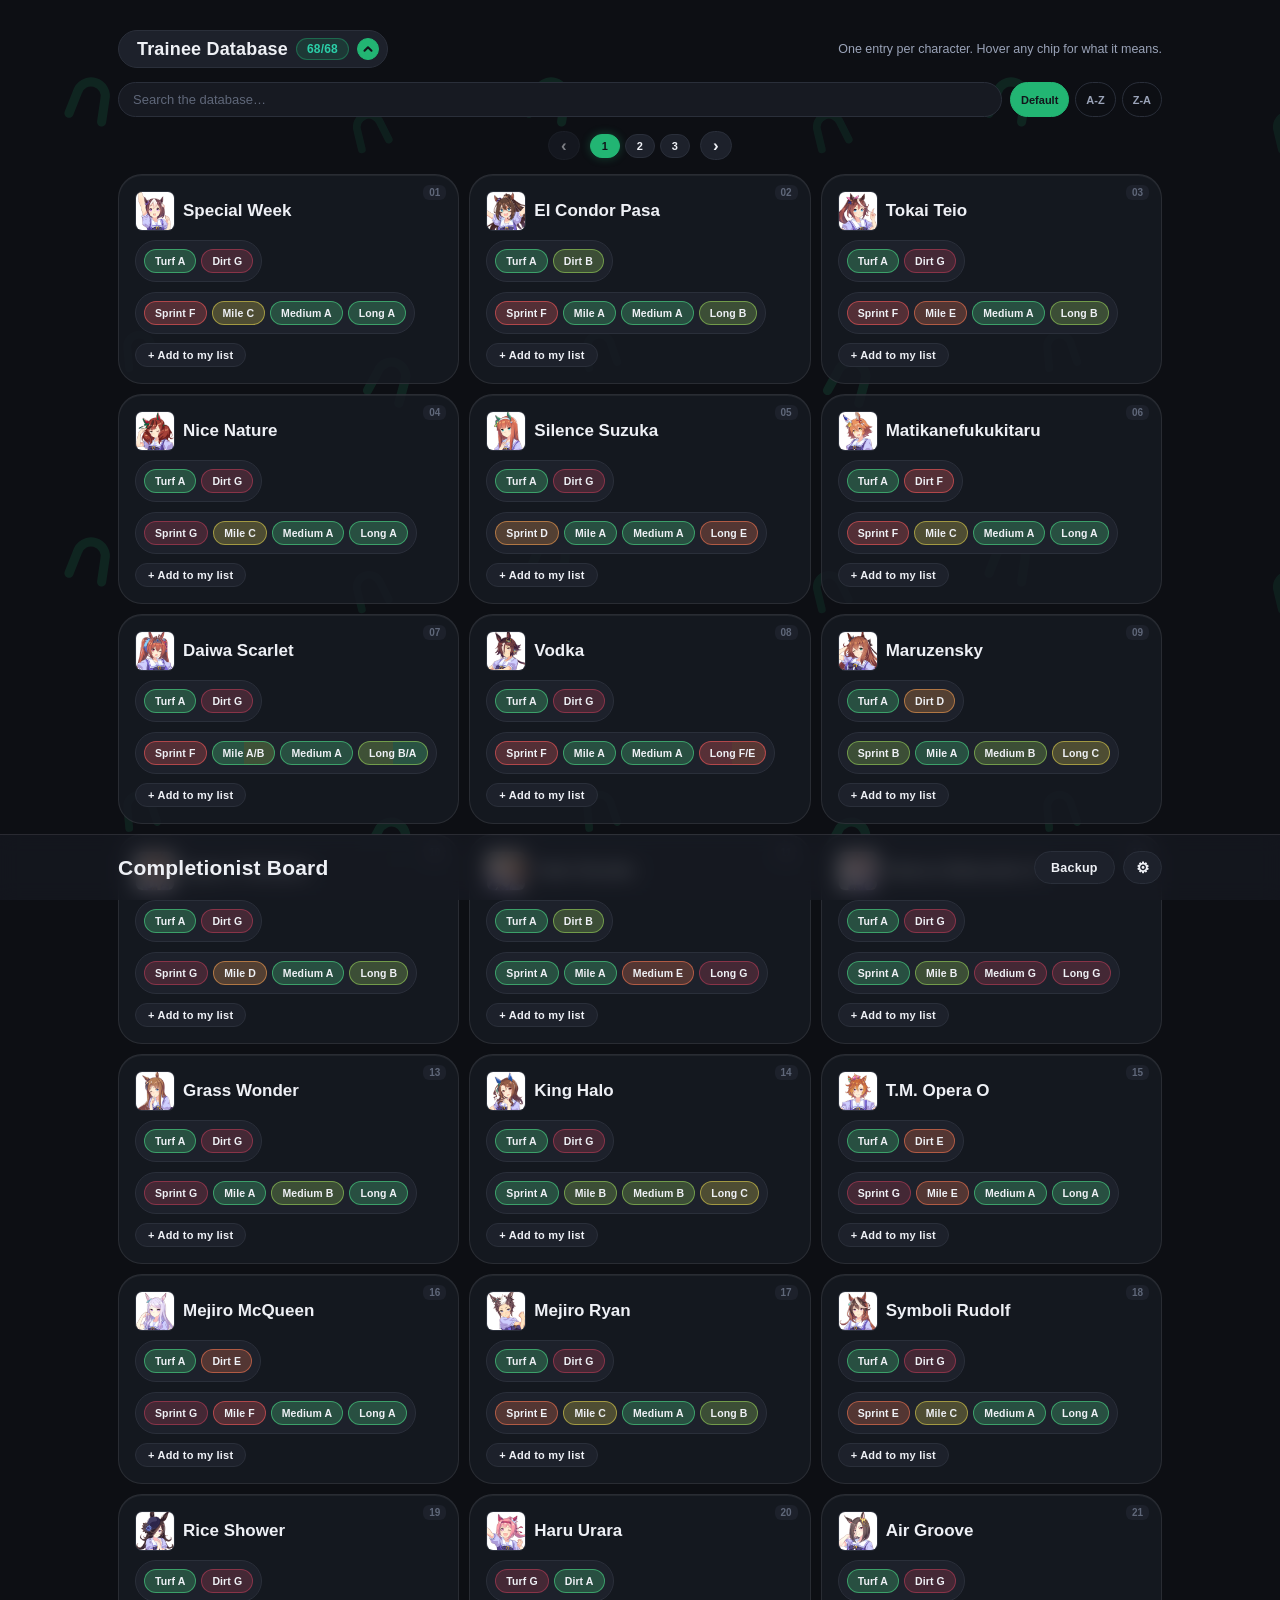
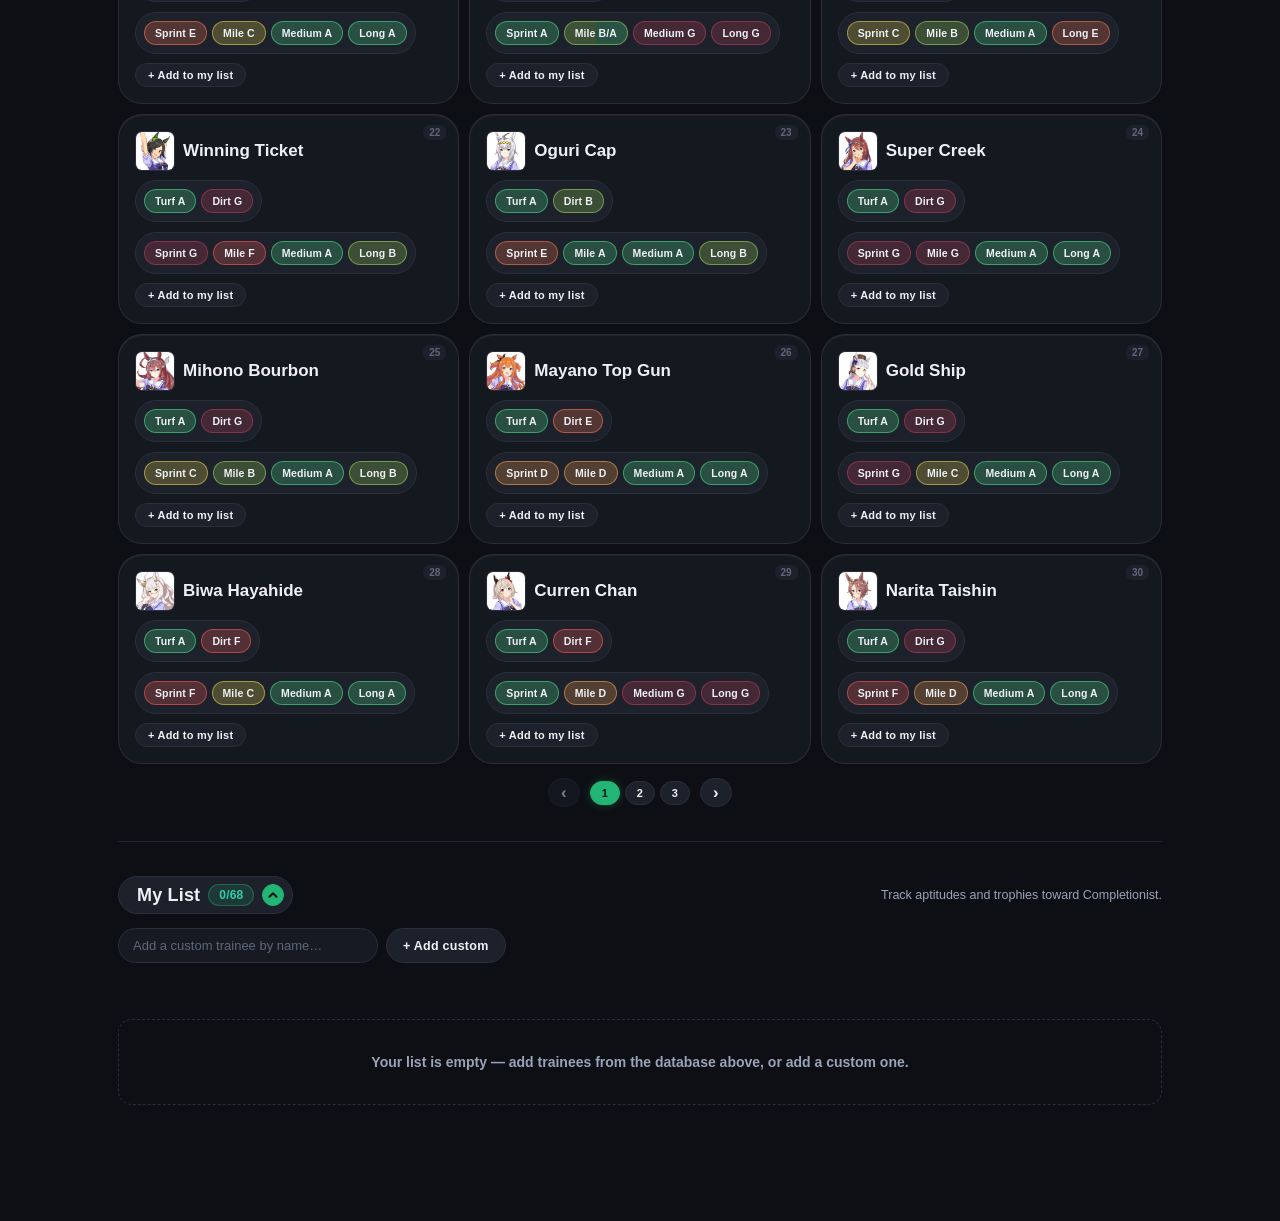
==== commit 14e4e361: "v4.5-prev2.2" ====
--- a/index.html
+++ b/index.html
@@ -175,7 +175,7 @@
       </div>
       <div class="about-section about-links">
         <div class="about-section-label">More</div>
-        <p>Want to try the alternate build? Open the <a href="preview/">Preview version <span>(current version: 4.5-prev2.1)</span></a>.</p>
+        <p>Want to try the alternate build? Open the <a href="preview/">Preview version <span>(current version: 4.5-prev2.2)</span></a>.</p>
         <p class="about-credit">2026, Mujairkitten · Made with various AI tools · Not affiliated with Cygames.<br>Source code is licensed under GPL-3. Uma icons follow <a href="https://umamusume.com/fan-createdguide">Cygames' Fan Content Guide</a>.</p>
       </div>
     </div>
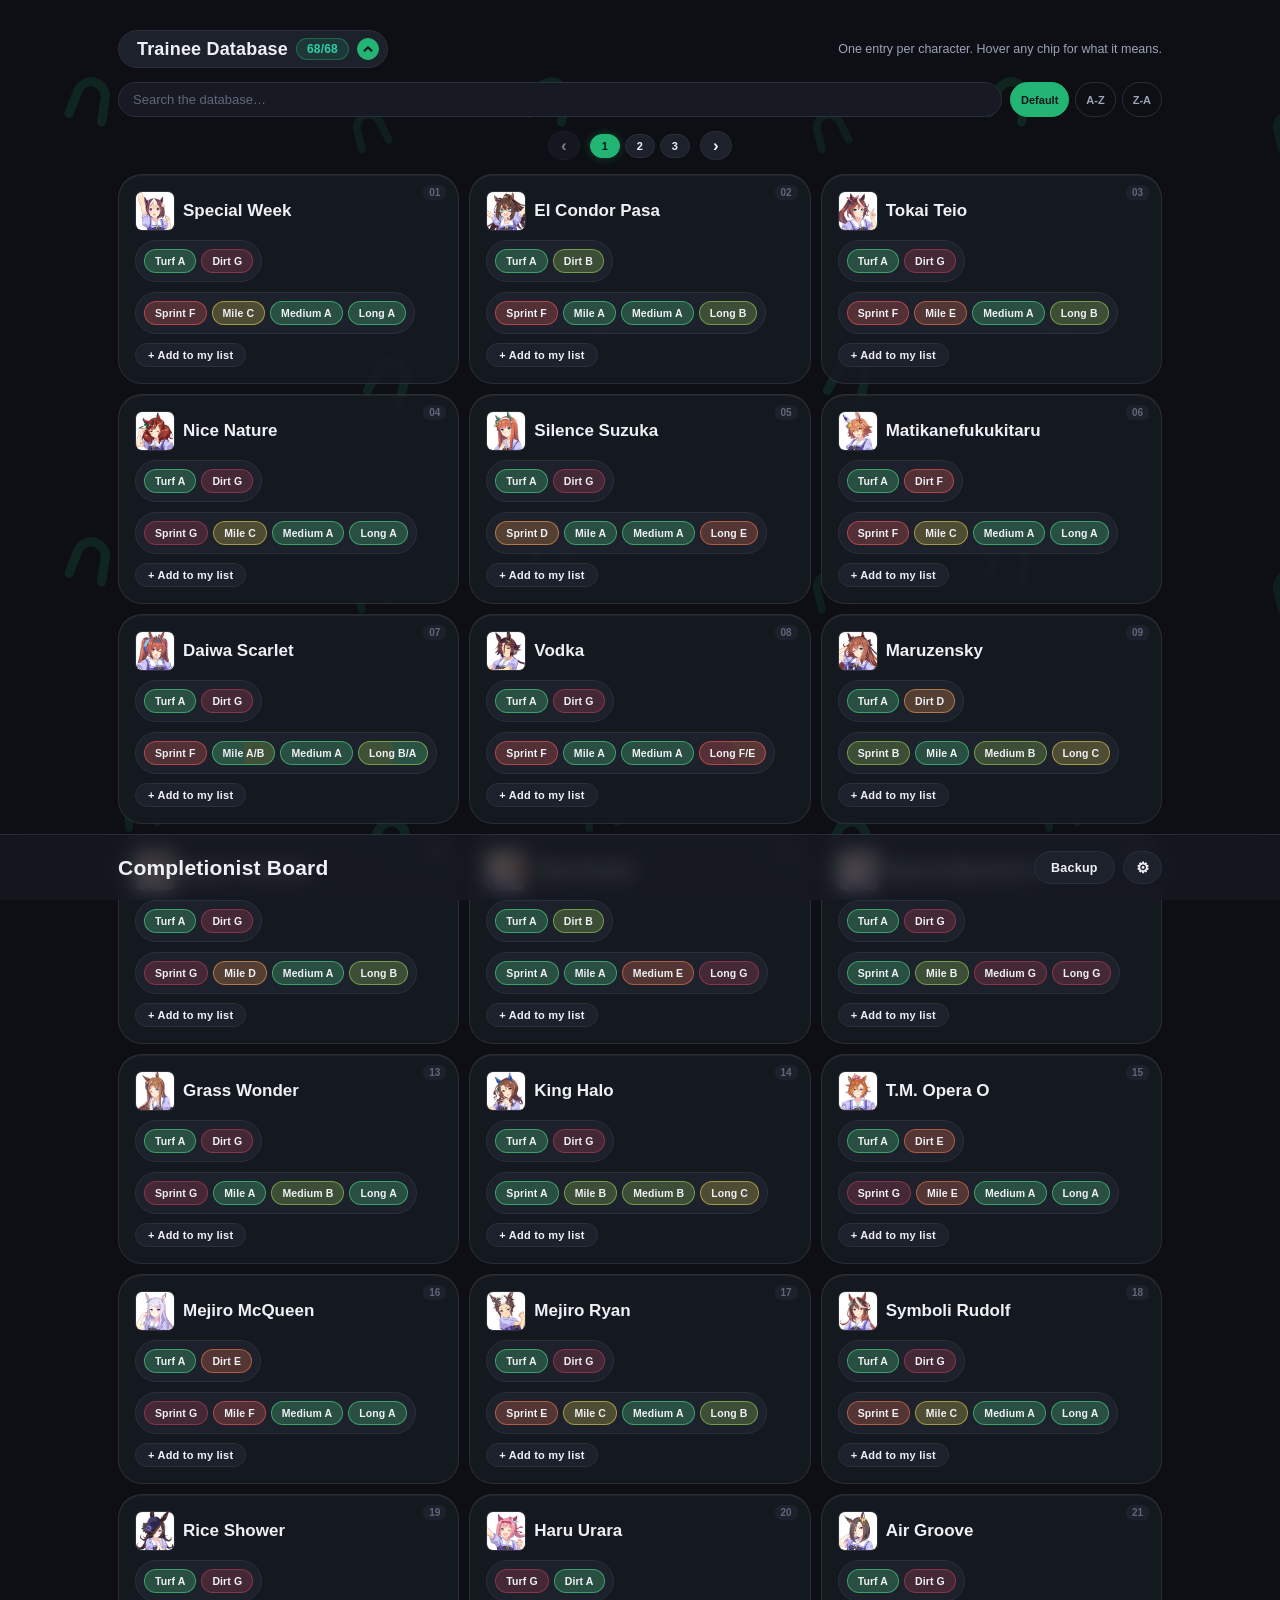
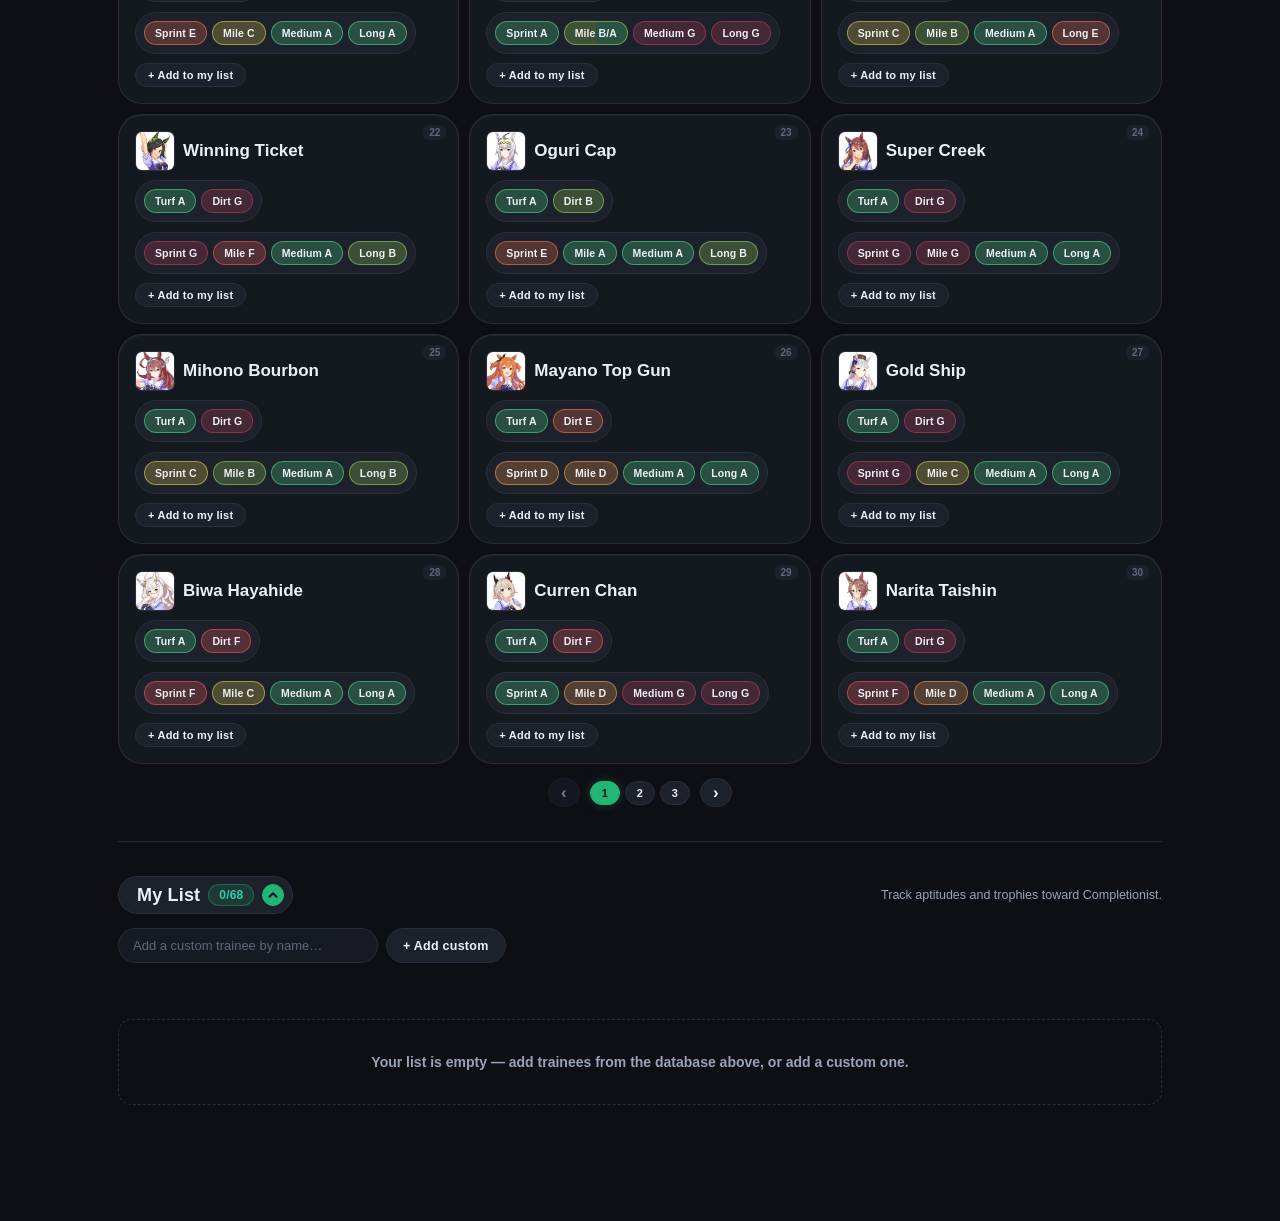
==== commit 7cdd7376: "v5.0-rp1" ====
--- a/index.html
+++ b/index.html
@@ -175,7 +175,7 @@
       </div>
       <div class="about-section about-links">
         <div class="about-section-label">More</div>
-        <p>Want to try the alternate build? Open the <a href="preview/">Preview version <span>(current version: 4.5-prev2.2)</span></a>.</p>
+        <p>Want to try the alternate build? Open the <a href="preview/">Preview version <span>(current version: 5.0-rp1)</span></a>.</p>
         <p class="about-credit">2026, Mujairkitten · Made with various AI tools · Not affiliated with Cygames.<br>Source code is licensed under GPL-3. Uma icons follow <a href="https://umamusume.com/fan-createdguide">Cygames' Fan Content Guide</a>.</p>
       </div>
     </div>
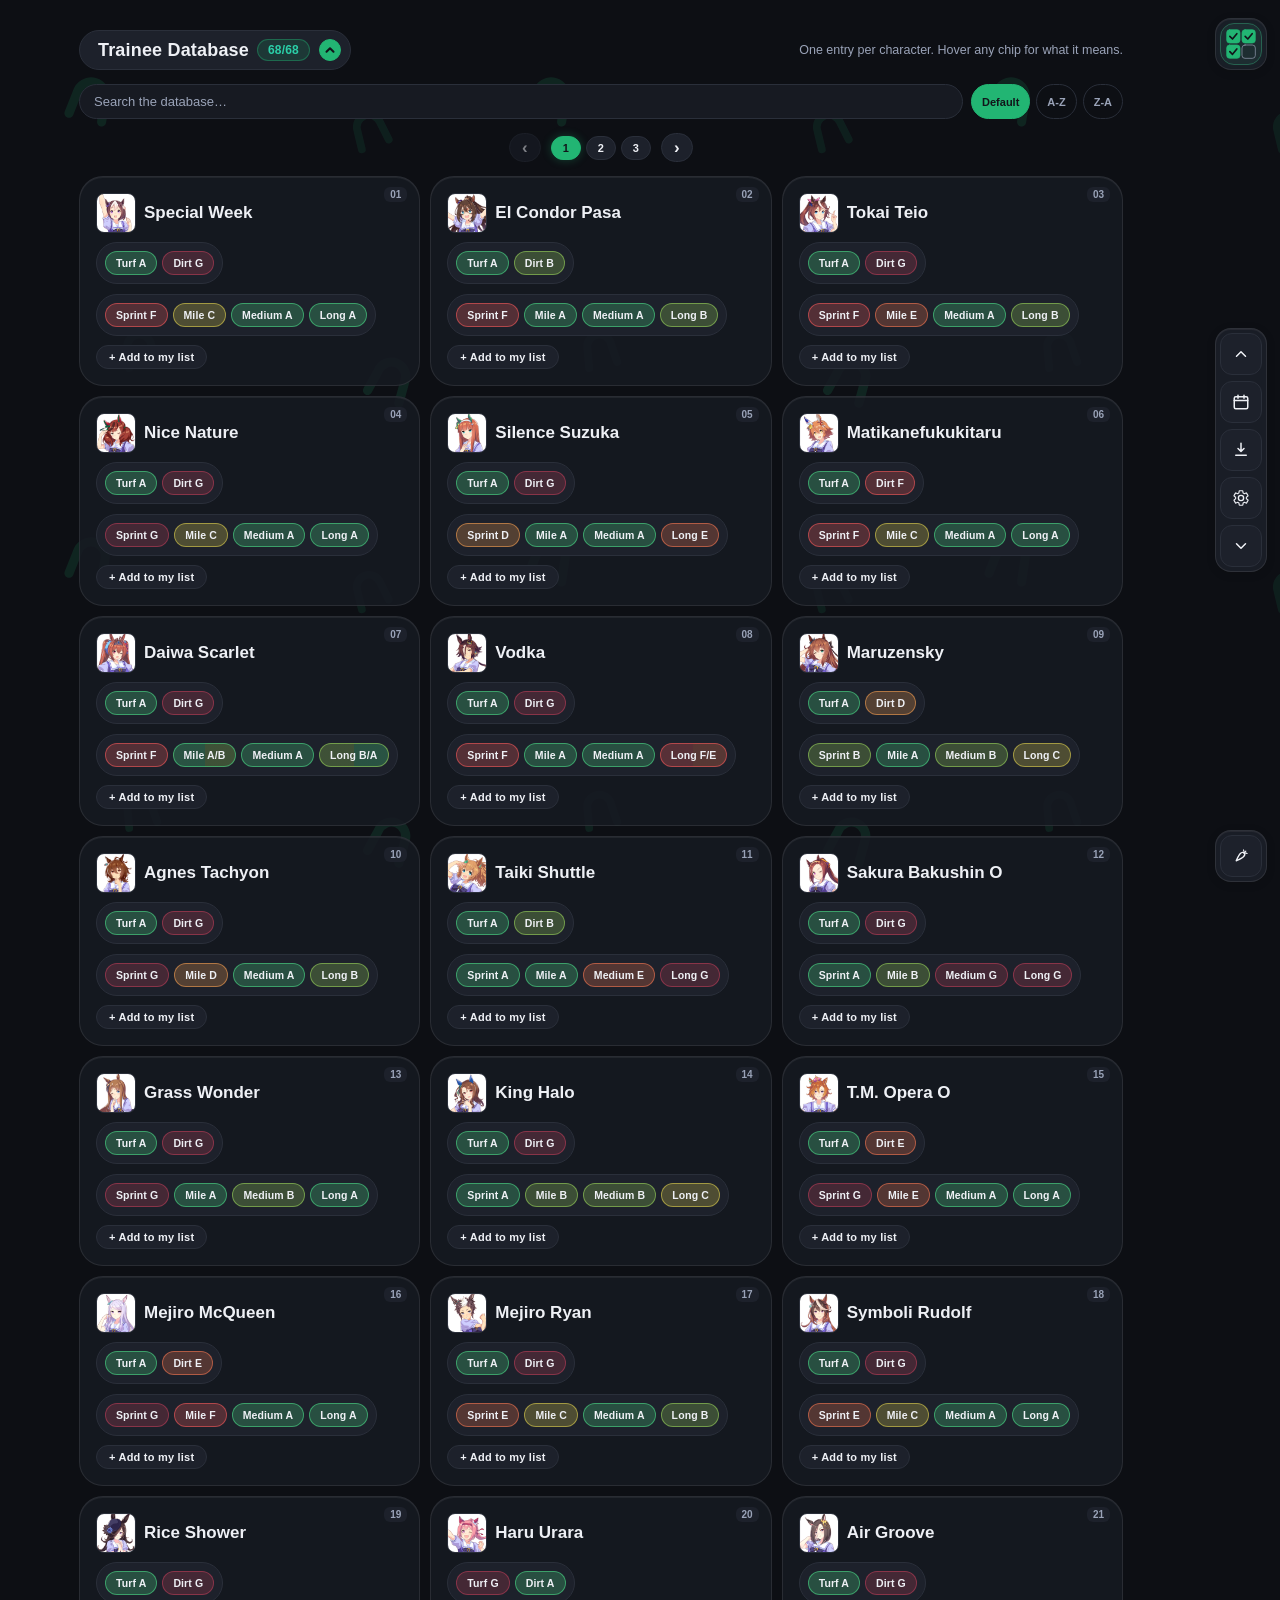
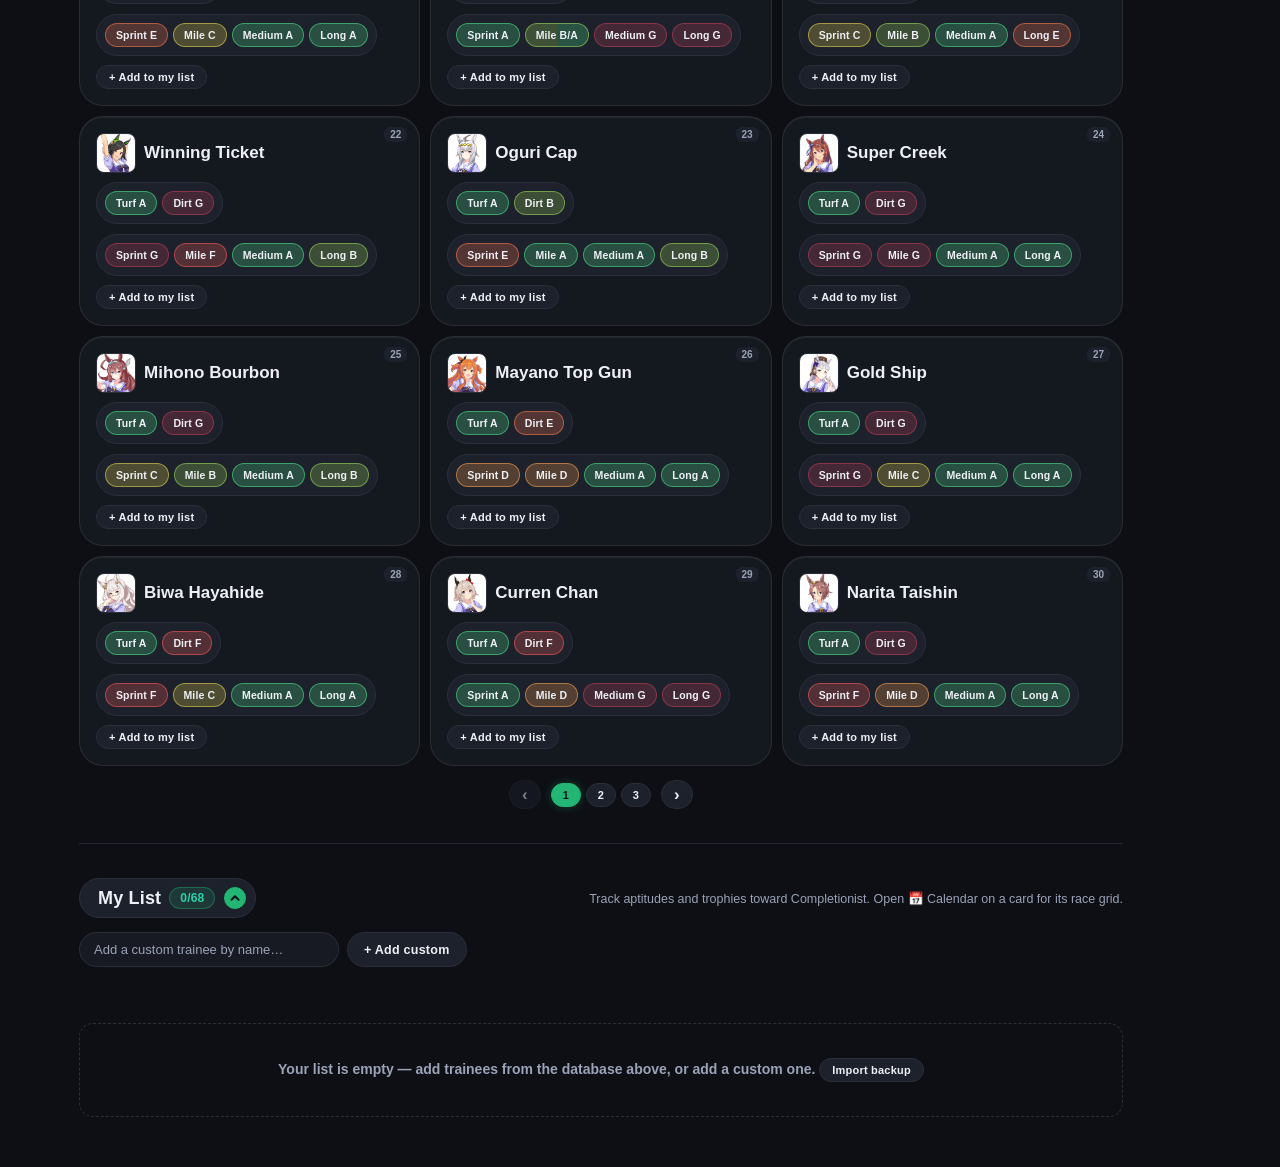
==== commit 0445e774: "v5.0" ====
--- a/index.html
+++ b/index.html
@@ -3,15 +3,20 @@
 <head>
   <meta charset="UTF-8">
   <meta name="viewport" content="width=device-width, initial-scale=1.0">
-  <meta name="description" content="Completionist Board - Track character aptitudes, distances, and trophy ledger for trainees.">
-  <meta http-equiv="Content-Security-Policy" content="default-src 'self'; script-src 'self'; style-src 'self' 'unsafe-inline' https://fonts.googleapis.com; font-src 'self' https://fonts.gstatic.com; img-src 'self' data: blob:; connect-src 'self'; object-src 'none'; base-uri 'self'; form-action 'self'; worker-src 'none'">
-  <title>Completionist Board</title>
+  <meta name="description" content="Track Record - Track character aptitudes, distances, and trophy ledger for trainees.">
+  <meta http-equiv="Content-Security-Policy" content="default-src 'self'; script-src 'self'; style-src 'self' 'unsafe-inline' https://fonts.googleapis.com; font-src 'self' https://fonts.gstatic.com; img-src 'self' data: blob:; connect-src 'self'; object-src 'none'; base-uri 'self'; form-action 'self'; frame-ancestors 'self'; worker-src 'none'">
+  <!-- Note: the KAO countdown banner is vendored locally (kao-banner.js), so
+       script-src needs no third-party host. frame-ancestors is ignored in
+       <meta> CSP per spec; hosting must also send it as an HTTP header. -->
+  <title>Track Record</title>
   <link rel="preconnect" href="https://fonts.googleapis.com">
+  <link rel="preconnect" href="https://fonts.gstatic.com" crossorigin>
   <link href="https://fonts.googleapis.com/css2?family=Quicksand:wght@400;500;600;700&display=swap" rel="stylesheet">
-  <link rel="icon" type="image/png" href="favicon.png">
+  <link rel="icon" type="image/svg+xml" href="./favicon.svg">
   <link rel="stylesheet" href="style.css">
 </head>
 <body>
+<a class="skip-link" href="#standard-view">Skip to content</a>
 
 <svg class="bg-pattern" aria-hidden="true" focusable="false" xmlns="http://www.w3.org/2000/svg">
   <defs>
@@ -31,12 +36,47 @@
 <div class="topbar">
   <div class="wrap topbar-inner">
     <div class="brand">
-      <h1>Completionist Board</h1>
+      <h1>
+        <svg class="brand-mark" viewBox="0 0 120 120" aria-hidden="true" xmlns="http://www.w3.org/2000/svg">
+          <g fill="none" stroke-linecap="round" stroke-linejoin="round">
+            <rect x="17" y="17" width="40" height="40" rx="9" fill="var(--accent)" stroke="var(--accent)" stroke-width="2"/>
+            <path d="M26.5 37l8 8 13-16" class="brand-check" stroke-width="5"/>
+            <rect x="63" y="17" width="40" height="40" rx="9" fill="var(--accent)" stroke="var(--accent)" stroke-width="2"/>
+            <path d="M72.5 37l8 8 13-16" class="brand-check" stroke-width="5"/>
+            <rect x="17" y="63" width="40" height="40" rx="9" fill="var(--accent)" stroke="var(--accent)" stroke-width="2"/>
+            <path d="M26.5 83l8 8 13-16" class="brand-check" stroke-width="5"/>
+            <rect x="63" y="63" width="40" height="40" rx="9" fill="none" stroke="var(--ink-dim)" stroke-width="2"/>
+          </g>
+        </svg>
+        <span class="sr-only">Track Record</span>
+      </h1>
     </div>
     <div class="topbar-actions">
-      <button class="btn" id="backup-btn">Backup</button>
+      <nav class="rail-nav" aria-label="Main navigation">
+        <button class="btn rail-action" id="jump-top-btn" type="button" aria-label="Jump to top" data-tooltip="Jump to top">
+          <svg viewBox="0 0 24 24" fill="none" aria-hidden="true" xmlns="http://www.w3.org/2000/svg">
+            <path d="M6 15l6-6 6 6" stroke="currentColor" stroke-width="2" stroke-linecap="round" stroke-linejoin="round"/>
+          </svg>
+        </button>
+        <button class="btn rail-action" id="rail-view-btn" type="button" aria-label="Calendar View" data-tooltip="Calendar View">
+          <svg viewBox="0 0 24 24" fill="none" aria-hidden="true" xmlns="http://www.w3.org/2000/svg">
+            <rect x="3" y="5" width="18" height="16" rx="2" stroke="currentColor" stroke-width="2"/>
+            <path d="M3 10H21M8 3V7M16 3V7" stroke="currentColor" stroke-width="2" stroke-linecap="round"/>
+          </svg>
+        </button>
+        <button class="btn rail-action" id="backup-btn" type="button" aria-label="Backup" data-tooltip="Backup">
+          <svg viewBox="0 0 24 24" fill="none" aria-hidden="true" xmlns="http://www.w3.org/2000/svg">
+            <path d="M12 3v11M8 10l4 4 4-4M5 19h14" stroke="currentColor" stroke-width="2" stroke-linecap="round" stroke-linejoin="round"/>
+          </svg>
+        </button>
+      </nav>
       <div class="settings-wrap">
-        <button class="btn icon-btn" id="settings-btn" aria-label="Settings" title="Settings">⚙</button>
+        <button class="btn icon-btn" id="settings-btn" aria-label="Settings" aria-haspopup="dialog" aria-expanded="false" aria-controls="settings-panel">
+          <svg viewBox="0 0 24 24" aria-hidden="true" xmlns="http://www.w3.org/2000/svg" fill="none" stroke="currentColor" stroke-linecap="round" stroke-linejoin="round">
+            <path d="M19.14 12.94c.04-.31.06-.63.06-.94s-.02-.63-.06-.94l2.03-1.58a.5.5 0 0 0 .12-.64l-1.92-3.32a.5.5 0 0 0-.6-.22l-2.39.96a7.03 7.03 0 0 0-1.6-.94l-.36-2.54a.5.5 0 0 0-.5-.43h-3.84a.5.5 0 0 0-.5.43l-.36 2.54a7.03 7.03 0 0 0-1.6.94l-2.39-.96a.5.5 0 0 0-.6.22l-1.92 3.32a.5.5 0 0 0 .12.64l2.03 1.58c-.04.31-.06.63-.06.94s.02.63.06.94l-2.03 1.58a.5.5 0 0 0-.12.64l1.92 3.32c.14.24.42.34.66.25l2.39-.96c.5.33 1.04.61 1.6.94l.36 2.54c.05.22.25.38.5.38h3.84c.25 0 .45-.16.5-.38l.36-2.54c.56-.33 1.1-.61 1.6-.94l2.39.96c.24.09.52-.01.66-.25l1.92-3.32a.5.5 0 0 0-.12-.64l-2.03-1.58z" stroke-width="1.5"/>
+            <circle cx="12" cy="12" r="3.5" stroke-width="1.8" fill="none"/>
+          </svg>
+        </button>
         <div class="settings-panel" id="settings-panel">
           <div class="settings-group-label">Appearance</div>
           <div class="settings-row settings-row-icons">
@@ -60,12 +100,31 @@
                 <path d="M3 20H21" stroke="currentColor" stroke-width="2" stroke-linecap="round"/>
               </svg>
             </button>
-            <button class="icon-pill-btn" id="cal-enter-btn" aria-label="Open Calendar View" data-tooltip="Open Calendar View">
-              <svg viewBox="0 0 24 24" fill="none" xmlns="http://www.w3.org/2000/svg">
-                <rect x="3" y="5" width="18" height="16" rx="2" stroke="currentColor" stroke-width="2"/>
-                <path d="M3 10H21" stroke="currentColor" stroke-width="2"/>
-                <path d="M8 3V7" stroke="currentColor" stroke-width="2" stroke-linecap="round"/>
-                <path d="M16 3V7" stroke="currentColor" stroke-width="2" stroke-linecap="round"/>
+          </div>
+          <div class="settings-group-label" style="margin-top:6px;">Navbar position</div>
+          <div class="nav-position-group" role="group" aria-label="Navbar position">
+            <button class="nav-pos-btn" type="button" data-pos="left" aria-label="Place navbar on the left" aria-pressed="false" data-tooltip="Left">
+              <svg viewBox="0 0 24 24" fill="none" aria-hidden="true" xmlns="http://www.w3.org/2000/svg">
+                <rect x="3" y="4" width="18" height="16" rx="2.5" stroke="currentColor" stroke-width="2"/>
+                <rect x="4.5" y="5.5" width="4" height="13" rx="1.5" fill="currentColor"/>
+              </svg>
+            </button>
+            <button class="nav-pos-btn" type="button" data-pos="top" aria-label="Place navbar at the top" aria-pressed="false" data-tooltip="Top">
+              <svg viewBox="0 0 24 24" fill="none" aria-hidden="true" xmlns="http://www.w3.org/2000/svg">
+                <rect x="3" y="4" width="18" height="16" rx="2.5" stroke="currentColor" stroke-width="2"/>
+                <rect x="4.5" y="5.5" width="15" height="4" rx="1.5" fill="currentColor"/>
+              </svg>
+            </button>
+            <button class="nav-pos-btn" type="button" data-pos="right" aria-label="Place navbar on the right" aria-pressed="false" data-tooltip="Right">
+              <svg viewBox="0 0 24 24" fill="none" aria-hidden="true" xmlns="http://www.w3.org/2000/svg">
+                <rect x="3" y="4" width="18" height="16" rx="2.5" stroke="currentColor" stroke-width="2"/>
+                <rect x="15.5" y="5.5" width="4" height="13" rx="1.5" fill="currentColor"/>
+              </svg>
+            </button>
+            <button class="nav-pos-btn" type="button" data-pos="bottom" aria-label="Place navbar at the bottom" aria-pressed="false" data-tooltip="Bottom">
+              <svg viewBox="0 0 24 24" fill="none" aria-hidden="true" xmlns="http://www.w3.org/2000/svg">
+                <rect x="3" y="4" width="18" height="16" rx="2.5" stroke="currentColor" stroke-width="2"/>
+                <rect x="4.5" y="14.5" width="15" height="4" rx="1.5" fill="currentColor"/>
               </svg>
             </button>
           </div>
@@ -73,30 +132,48 @@
           <div class="settings-divider"></div>
           <div class="settings-group-label">Customize</div>
           <div class="settings-row">
-            <span>Custom trainees</span>
-            <label class="switch"><input type="checkbox" id="toggle-custom-trainee"><span class="switch-slider"></span></label>
+            <span id="label-custom-trainee">Custom trainees</span>
+            <label class="switch"><input type="checkbox" id="toggle-custom-trainee" aria-labelledby="label-custom-trainee"><span class="switch-slider"></span></label>
           </div>
           <div class="settings-row">
-            <span>Custom trophies</span>
-            <label class="switch"><input type="checkbox" id="toggle-custom-trophy"><span class="switch-slider"></span></label>
+            <span id="label-custom-trophy">Custom trophies</span>
+            <label class="switch"><input type="checkbox" id="toggle-custom-trophy" aria-labelledby="label-custom-trophy"><span class="switch-slider"></span></label>
           </div>
 
           <div class="settings-divider"></div>
-          <button class="btn small settings-about-btn" id="about-btn">About Completionist Board</button>
+          <button class="btn small settings-about-btn" id="about-btn">About Track Record</button>
         </div>
       </div>
+      <button class="btn rail-action" id="jump-bottom-btn" type="button" aria-label="Jump to bottom" data-tooltip="Jump to bottom">
+        <svg viewBox="0 0 24 24" fill="none" aria-hidden="true" xmlns="http://www.w3.org/2000/svg">
+          <path d="M6 9l6 6 6-6" stroke="currentColor" stroke-width="2" stroke-linecap="round" stroke-linejoin="round"/>
+        </svg>
+      </button>
+    </div>
+    <div class="rail-item-wrap carotene-wrap">
+      <button class="btn rail-action" id="carotene-btn" type="button" aria-label="Carotene (coming soon)" data-tooltip="Carotene — coming soon" aria-expanded="false" aria-controls="carotene-panel">
+        <svg viewBox="0 0 24 24" fill="none" aria-hidden="true" xmlns="http://www.w3.org/2000/svg" stroke="currentColor" stroke-linecap="round" stroke-linejoin="round">
+          <g transform="rotate(45 12 12)">
+            <path d="M12 21C10.5 17 9 13.4 9 10.3C9 7.7 10.3 6.1 12 6.1C13.7 6.1 15 7.7 15 10.3C15 13.4 13.5 17 12 21Z" stroke-width="1.8"/>
+            <path d="M12 6.3C11 4.9 10 4.3 8.6 3.9" stroke-width="1.5"/>
+            <path d="M12 6.1C12 4.7 12 3.7 12 2.9" stroke-width="1.5"/>
+            <path d="M12 6.3C13 4.9 14 4.3 15.4 3.9" stroke-width="1.5"/>
+          </g>
+        </svg>
+      </button>
+      <div class="carotene-panel" id="carotene-panel" aria-hidden="true">Coming Soon</div>
     </div>
   </div>
 </div>
 
 <div class="wrap">
 
-<div id="standard-view">
+<div id="standard-view" tabindex="-1">
   <section class="block">
     <div class="block-head">
-      <h2>Trainee Database <span class="section-count" id="db-count">0/0</span>
-        <button class="block-collapse-btn" id="db-collapse-btn" aria-label="Collapse Trainee Database">
-          <span class="cal-trainee-arrow open">
+      <h2>Trainee Database <span class="section-count" id="db-count">–/–</span>
+        <button class="block-collapse-btn" id="db-collapse-btn" aria-label="Collapse Trainee Database" aria-expanded="true" aria-controls="db-block-body">
+          <span class="cal-trainee-arrow open" aria-hidden="true">
             <svg viewBox="0 0 24 24" fill="none" xmlns="http://www.w3.org/2000/svg">
               <path d="M6 9l6 6 6-6" stroke="currentColor" stroke-width="3.5" stroke-linecap="round" stroke-linejoin="round"/>
             </svg>
@@ -107,16 +184,16 @@
     </div>
     <div class="block-body open overflow-visible" id="db-block-body">
       <div class="search-row">
-        <input class="search" id="db-search" type="text" placeholder="Search the database…">
-        <div class="cal-trainee-sort" id="db-sort">
-          <button class="sort-btn active" data-sort="default">Default</button>
-          <button class="sort-btn" data-sort="az">A-Z</button>
-          <button class="sort-btn" data-sort="za">Z-A</button>
+        <input class="search" id="db-search" type="text" placeholder="Search the database…" aria-label="Search the trainee database">
+        <div class="cal-trainee-sort" id="db-sort" role="group" aria-label="Database sort order">
+          <button class="sort-btn active" data-sort="default" aria-pressed="true">Default</button>
+          <button class="sort-btn" data-sort="az" aria-pressed="false">A-Z</button>
+          <button class="sort-btn" data-sort="za" aria-pressed="false">Z-A</button>
         </div>
       </div>
-      <div class="db-pagination" id="db-pagination-top"></div>
+      <nav class="db-pagination" id="db-pagination-top" aria-label="Trainee database pagination (top)"></nav>
       <div class="db-grid" id="db-grid"></div>
-      <div class="db-pagination" id="db-pagination-bottom"></div>
+      <nav class="db-pagination" id="db-pagination-bottom" aria-label="Trainee database pagination (bottom)"></nav>
     </div>
   </section>
 
@@ -124,25 +201,25 @@
 
   <section class="block">
     <div class="block-head">
-      <h2>My List <span class="section-count" id="my-count">0/0</span>
-        <button class="block-collapse-btn" id="my-collapse-btn" aria-label="Collapse My List">
-          <span class="cal-trainee-arrow open">
+      <h2>My List <span class="section-count" id="my-count">–/–</span>
+        <button class="block-collapse-btn" id="my-collapse-btn" aria-label="Collapse My List" aria-expanded="true" aria-controls="my-block-body">
+          <span class="cal-trainee-arrow open" aria-hidden="true">
             <svg viewBox="0 0 24 24" fill="none" xmlns="http://www.w3.org/2000/svg">
               <path d="M6 9l6 6 6-6" stroke="currentColor" stroke-width="3.5" stroke-linecap="round" stroke-linejoin="round"/>
             </svg>
           </span>
         </button>
       </h2>
-      <span class="desc">Track aptitudes and trophies toward Completionist.</span>
+      <span class="desc">Track aptitudes and trophies toward Completionist. Open <span aria-hidden="true">📅</span> Calendar on a card for its race grid.</span>
     </div>
     <div class="block-body open overflow-visible" id="my-block-body">
       <div class="search-row" id="custom-trainee-row">
-        <input type="text" class="search" id="custom-name" placeholder="Add a custom trainee by name…" style="max-width:260px;">
+        <input type="text" class="search" id="custom-name" placeholder="Add a custom trainee by name…" aria-label="Custom trainee name" style="max-width:260px;">
         <button class="btn" id="custom-add-btn">+ Add custom</button>
       </div>
-      <div class="db-pagination" id="my-pagination-top"></div>
+      <nav class="db-pagination" id="my-pagination-top" aria-label="My List pagination (top)"></nav>
       <div class="mylist" id="mylist"></div>
-      <div class="db-pagination" id="my-pagination-bottom"></div>
+      <nav class="db-pagination" id="my-pagination-bottom" aria-label="My List pagination (bottom)"></nav>
       <div class="empty-note" id="mylist-empty" style="display:none;">Your list is empty — add trainees from the database above, or add a custom one.</div>
     </div>
   </section>
@@ -150,54 +227,62 @@
 
 </div>
 
-<div id="calendar-view" style="display:none;"></div>
-
-<div class="modal-overlay" id="about-overlay">
+<div id="calendar-view" tabindex="-1" style="display:none;"></div>
+
+<div class="modal-overlay" id="about-overlay" role="dialog" aria-modal="true" aria-labelledby="about-title">
   <div class="modal-box about-modal" id="about-modal">
     <div class="modal-head">
-      <span class="modal-title">About the app</span>
-      <button class="modal-close" id="about-close" aria-label="Close">✕</button>
+      <h2 class="modal-title" id="about-title">About the app</h2>
+      <button class="modal-close" id="about-close" aria-label="Close About">✕</button>
     </div>
     <div class="version-badge">
-      <div class="version-item"><span>Version</span><strong>v4.3</strong></div>
+      <div class="version-item"><span>Version</span><strong>v5.0</strong></div>
       <span class="version-divider" aria-hidden="true">|</span>
       <div class="version-item"><span>Database</span><strong>v2609a</strong></div>
     </div>
     <div class="about-text">
       <div class="about-section">
         <div class="about-section-label">Data</div>
-        <p>Character aptitudes are consolidated from the Umamusume Wiki trainee tables across all Global costumes.</p>
-        <p>The race calendar includes 152 G1-G3 races. Out-of-Bond is for custom trophies without a fixed date.</p>
+        <p>Character aptitudes are from various sources, including <a href="https://umamusu.wiki/Main_Page" rel="noopener noreferrer">Umamusume Wiki</a> and <a href="https://twitter.com/Umamusume_eng" rel="noopener noreferrer">official Global Twitter account of the game</a>.</p>
+        <p>The race calendar includes 152 G1-G3 races. Out-of-Bond is for custom trophies without a fixed date, or any custom objectives.</p>
+        <p>A trophy is a race on a trainee's list — check it off when completed.</p>
       </div>
       <div class="about-section">
         <div class="about-section-label">Privacy &amp; backup</div>
-        <p>Your list stays private in this browser. Use <strong>Backup</strong> to move it between sessions or devices.</p>
+        <p>Your list stays private in this browser. Use <strong>Backup</strong> function to move it between sessions or devices.</p>
       </div>
       <div class="about-section about-links">
         <div class="about-section-label">More</div>
-        <p>Want to try the alternate build? Open the <a href="preview/">Preview version <span>(current version: 5.0-rp1)</span></a>.</p>
-        <p class="about-credit">2026, Mujairkitten · Made with various AI tools · Not affiliated with Cygames.<br>Source code is licensed under GPL-3. Uma icons follow <a href="https://umamusume.com/fan-createdguide">Cygames' Fan Content Guide</a>.</p>
-      </div>
+        <p>Want to try the alternate build? Open the <a href="preview/">Preview version <span>(current version: 5.0)</span></a>.</p>
+        <p class="about-credit">2026, Mujairkitten · Made with various AI tools · Not affiliated with Cygames.<br>Source code is licensed under GPL-3. Uma icons follow <a href="https://umamusume.com/fan-createdguide" rel="noopener noreferrer">Cygames' Fan Content Guide</a>.</p>
+      </div>
+      <div id="kao-banner"></div>
+      <script src="kao-banner.js?id=kao-banner&amp;size=mini"></script>
     </div>
   </div>
 </div>
 
-<div class="modal-overlay" id="backup-overlay">
+<div class="modal-overlay" id="backup-overlay" role="dialog" aria-modal="true" aria-labelledby="backup-title">
   <div class="modal-box" id="backup-modal">
     <div class="modal-head">
-      <span class="modal-title">Backup</span>
-      <button class="modal-close" id="backup-close" aria-label="Close">✕</button>
-    </div>
-    <div class="cal-tabs" id="backup-tabs">
-      <button class="cal-tab-btn active" data-tab="export">Export</button>
-      <button class="cal-tab-btn" data-tab="import">Import</button>
-    </div>
-    <div id="backup-export-panel">
-      <textarea class="backup-textarea" id="backup-export-text" readonly spellcheck="false"></textarea>
-      <button class="btn small" id="backup-export-file-btn">Export file</button>
-    </div>
-    <div id="backup-import-panel" style="display:none;">
-      <textarea class="backup-textarea" id="backup-import-text" placeholder="Paste your exported JSON here…" spellcheck="false"></textarea>
+      <h2 class="modal-title" id="backup-title">Backup</h2>
+      <button class="modal-close" id="backup-close" aria-label="Close Backup">✕</button>
+    </div>
+    <div class="cal-tabs" id="backup-tabs" role="tablist" aria-label="Backup mode">
+      <button class="cal-tab-btn active" id="backup-tab-export" data-tab="export" role="tab" aria-selected="true" aria-controls="backup-export-panel">Export</button>
+      <button class="cal-tab-btn" id="backup-tab-import" data-tab="import" role="tab" aria-selected="false" aria-controls="backup-import-panel">Import</button>
+    </div>
+    <div id="backup-export-panel" role="tabpanel" aria-labelledby="backup-tab-export">
+      <textarea class="backup-textarea" id="backup-export-text" readonly spellcheck="false" aria-label="Exported list JSON"></textarea>
+      <div class="backup-export-meta"><span id="backup-export-stamp" aria-live="polite"></span></div>
+      <div class="backup-import-actions">
+        <button class="btn small" id="backup-copy-btn">Copy</button>
+        <button class="btn small" id="backup-export-file-btn">Export file</button>
+      </div>
+    </div>
+    <div id="backup-import-panel" style="display:none;" role="tabpanel" aria-labelledby="backup-tab-import">
+      <textarea class="backup-textarea" id="backup-import-text" placeholder="Paste your exported JSON here…" spellcheck="false" aria-label="Pasted backup JSON"></textarea>
+      <div class="backup-error" id="backup-import-error" role="alert" hidden></div>
       <div class="backup-import-actions">
         <button class="btn small" id="backup-import-text-btn">Import pasted list</button>
         <label class="btn small" for="backup-import-file">Import from file</label>
@@ -207,8 +292,12 @@
   </div>
 </div>
 
-<div id="tooltip"></div>
+<div id="tooltip" role="tooltip" aria-hidden="true"></div>
+
+<div id="sr-announcer" class="sr-only" aria-live="polite"></div>
+
+<div id="toast-region" class="toast-region" aria-live="polite" aria-atomic="true"></div>
 
 <script type="module" src="main.js"></script>
 </body>
-</html>
+</html>
--- a/style.css
+++ b/style.css
@@ -1,3 +1,18 @@
+/* ------------------------------------------------------------------
+ * Z-INDEX SCALE (keep in ascending order):
+ *   30  .cal-tabs-main          sticky year-group tabs
+ *   40  .cal-sidebar            sticky sidebar
+ *   50  .race-suggest           autocomplete dropdown
+ *   60  .mycard.suggest-open    card raised while its dropdown is open
+ *   90  .topbar                 main navbar
+ *   95  .settings-panel
+ *   96  .cal-trainee-panel
+ *   97  .cal-sidebar.panel-open
+ *  200  .carotene-panel
+ *  200  .modal-overlay
+ * 1000  #tooltip
+ * ------------------------------------------------------------------ */
+
 :root {
   --bg: #0d0f14;
   --bg-alt: #12141b;
@@ -7,7 +22,7 @@
   --line-soft: #232733;
   --ink: #eef0f5;
   --ink-dim: #9aa3b8;
-  --ink-faint: #5f6779;
+  --ink-faint: #7a8494;
   --accent: #22b573;
   --accent-dim: #1a8f5a;
   --accent2: #2bcfa8;
@@ -26,7 +41,7 @@
   --e: #ff7a52;
   --f: #ff5c5c;
   --g: #c23f5a;
-  --g1: #4288e2;
+  --g1: #2f6fd0;
   --g2: #f0608c;
   --g3: #55c470;
   --a-text: var(--a);
@@ -42,9 +57,6 @@
   from { opacity: 0; transform: translateY(12px) scale(.97); }
   to { opacity: 1; transform: translateY(0) scale(1); }
 }
-@keyframes progress-fill {
-  from { width: 0; }
-}
 @keyframes calendar-flash {
   0% { box-shadow: 0 0 0 0 var(--accent), 0 0 0 0 rgba(var(--accent-rgb), 0); }
   35% { box-shadow: 0 0 0 2px var(--accent), 0 0 18px 3px rgba(var(--accent-rgb), .55); }
@@ -59,7 +71,7 @@
   --line-soft: #e8ebf2;
   --ink: #1c2029;
   --ink-dim: #5b6474;
-  --ink-faint: #8b93a3;
+  --ink-faint: #656c7a;
   --accent: #187a4d;
   --accent-dim: #125f3b;
   --accent2: #187560;
@@ -87,14 +99,56 @@
   --accent2-rgb: 201, 123, 74;
 }
 body.light.dirt {
-  --accent: #9c6a0a;
-  --accent-dim: #7f560a;
-  --accent2: #a85a2e;
-  --accent-rgb: 156, 106, 10;
-  --accent2-rgb: 168, 90, 46;
+  --accent: #7f560a;
+  --accent-dim: #6b4708;
+  --accent2: #96522a;
+  --accent-rgb: 127, 86, 10;
+  --accent2-rgb: 150, 82, 42;
 }
 * {
   box-sizing: border-box;
+}
+.skip-link {
+  position: fixed;
+  top: -48px;
+  left: 12px;
+  z-index: 2000;
+  background: var(--accent);
+  color: #12141a;
+  font-weight: 700;
+  font-size: 13px;
+  padding: 8px 14px;
+  border-radius: 999px;
+  text-decoration: none;
+  transition: top .15s ease;
+}
+body.light .skip-link {
+  color: #fff;
+}
+.skip-link:focus {
+  top: 12px;
+}
+.cal-tab-btn.active:focus-visible,
+.sort-btn.active:focus-visible,
+.db-pagination .page-number.active:focus-visible,
+.nav-pos-btn.active:focus-visible {
+  outline-color: #12141a;
+}
+body.light .cal-tab-btn.active:focus-visible,
+body.light .sort-btn.active:focus-visible,
+body.light .db-pagination .page-number.active:focus-visible,
+body.light .nav-pos-btn.active:focus-visible {
+  outline-color: #fff;
+}
+.skip-link:focus-visible {
+  outline-color: #12141a;
+}
+body.light .skip-link:focus-visible {
+  outline-color: #fff;
+}
+:focus-visible {
+  outline: 2px solid var(--accent2);
+  outline-offset: 2px;
 }
 button, input, textarea, select {
   font-family: inherit;
@@ -104,9 +158,17 @@
   overflow-x: hidden;
   background-color: var(--bg);
   color: var(--ink);
-  padding-bottom: calc(var(--topbar-h, 70px) + 20px);
+  padding-bottom: calc(var(--topbar-h, 70px) + 20px + env(safe-area-inset-bottom));
   font-family: "Quicksand", sans-serif;
   transition: background-color .3s ease, color .3s ease;
+}
+body.nav-top {
+  padding-bottom: 0;
+  padding-top: calc(var(--topbar-h, 70px) + env(safe-area-inset-top));
+}
+body.nav-top .topbar {
+  top: 0;
+  bottom: auto;
 }
 .bg-pattern {
   position: fixed;
@@ -122,27 +184,56 @@
   padding: 0 18px;
 }
 .topbar {
-  background: var(--glass-bg);
-  backdrop-filter: blur(10px);
-  -webkit-backdrop-filter: blur(10px);
-  border-top: 1px solid var(--glass-border);
-  padding: 16px 0;
+  background: transparent;
+  backdrop-filter: none;
+  -webkit-backdrop-filter: none;
+  border-top: 0;
+  border-bottom: 0;
+  /* S1: match desktop's 10px vertical so the pill height stays stable
+     across the 960px breakpoint. */
+  padding: 10px 0;
   margin-top: 0;
   position: fixed;
   left: 0;
   right: 0;
+  top: auto;
   bottom: 0;
   z-index: 90;
-  will-change: transform;
-}
-@supports not ((backdrop-filter: blur(1px)) or (-webkit-backdrop-filter: blur(1px))) {
-  .topbar { background: var(--bg-alt); }
+  pointer-events: none;
 }
 .topbar-inner {
   display: flex;
   align-items: center;
-  gap: 18px;
-  flex-wrap: wrap;
+  justify-content: space-between;
+  gap: 12px;
+}
+/* Topbar: 3-section "dock". All three sections share pill chrome
+   (padding + border + radius + glass background) so they read as siblings. */
+.topbar-inner > .brand,
+.topbar-inner > .topbar-actions,
+.topbar-inner > .carotene-wrap {
+  display: flex;
+  align-items: center;
+  justify-content: center;
+  gap: 6px;
+  padding: 4px;
+  border: 1px solid transparent;
+  /* Nested-radius formula: outer = inner button radius + padding.
+     Buttons use 12px → container uses 12 + 4 = 16px. */
+  border-radius: 16px;
+  box-sizing: border-box;
+}
+.topbar-inner > .topbar-actions,
+.topbar-inner > .brand,
+.topbar-inner > .carotene-wrap {
+  background: color-mix(in srgb, var(--panel-2) 80%, transparent);
+  border-color: var(--glass-border);
+  box-shadow: var(--glass-highlight), 0 2px 10px rgba(0, 0, 0, .12);
+}
+body.light .topbar-inner > .topbar-actions,
+body.light .topbar-inner > .brand,
+body.light .topbar-inner > .carotene-wrap {
+  box-shadow: 0 1px 3px rgba(0, 0, 0, .08), inset 0 1px 0 rgba(255, 255, 255, .7);
 }
 .brand {
   display: flex;
@@ -150,16 +241,44 @@
   gap: 10px;
 }
 .brand h1 {
-  font-weight: 700;
-  font-size: 21px;
-  letter-spacing: .01em;
+  width: 42px;
+  height: 42px;
+  display: flex;
+  align-items: center;
+  justify-content: center;
   margin: 0;
+  border: 1px solid color-mix(in srgb, var(--accent) 38%, var(--line));
+  border-radius: 14px;
+  background: color-mix(in srgb, var(--accent) 8%, var(--panel-2));
+  color: var(--accent2);
+  box-shadow: 0 0 8px rgba(var(--accent-rgb), .07);
+}
+.brand-mark {
+  width: 42px;
+  height: 42px;
+  fill: currentColor;
+}
+.brand-check {
+  stroke: #12141a;
+}
+body.light .brand-check {
+  stroke: #fff;
+}
+.sr-only {
+  position: absolute;
+  width: 1px;
+  height: 1px;
+  padding: 0;
+  margin: -1px;
+  overflow: hidden;
+  clip: rect(0, 0, 0, 0);
+  white-space: nowrap;
+  border: 0;
 }
 .topbar-actions {
   display: flex;
-  gap: 8px;
-  margin-left: auto;
-  flex-wrap: wrap;
+  align-items: center;
+  gap: 10px;
 }
 .btn {
   font-size: 12.5px;
@@ -176,7 +295,7 @@
 .btn:hover {
   border-color: var(--accent-dim);
   color: var(--accent2);
-  box-shadow: 0 0 12px rgba(var(--accent-rgb), .35);
+  box-shadow: 0 0 8px rgba(var(--accent-rgb), .18);
   transform: translateY(-1px);
 }
 .btn:active {
@@ -202,6 +321,56 @@
 }
 .settings-wrap {
   position: relative;
+  width: 42px;
+  height: 42px;
+  display: grid;
+  place-items: center;
+}
+.rail-nav {
+  display: flex;
+  flex-direction: row;
+  align-items: center;
+  justify-content: center;
+  gap: 6px;
+}
+.rail-action {
+  display: inline-flex;
+  align-items: center;
+  justify-content: center;
+  width: 42px;
+  min-width: 42px;
+  min-height: 42px;
+  padding: 10px;
+  gap: 10px;
+  overflow: hidden;
+  white-space: nowrap;
+  /* Rounder square. 12 + 4 (container padding) = 16 = container radius. */
+  border-radius: 12px;
+  transition: box-shadow .15s ease, border-color .15s ease, color .15s ease, background-color .15s ease, transform .15s ease;
+}
+.rail-action svg {
+  display: block;
+  width: 18px;
+  height: 18px;
+  flex: 0 0 18px;
+}
+#settings-btn,
+.settings-wrap > #settings-btn {
+  width: 42px;
+  height: 42px;
+  min-width: 42px;
+  min-height: 42px;
+  display: grid;
+  place-items: center;
+  padding: 0;
+  border-radius: 12px;
+  font-size: 0;
+  line-height: 1;
+}
+#settings-btn svg {
+  width: 18px;
+  height: 18px;
+  margin: 0;
 }
 .settings-panel {
   position: absolute;
@@ -223,12 +392,53 @@
   transform: translateY(10px) scale(.94);
   transform-origin: bottom right;
   pointer-events: none;
-  transition: opacity .28s cubic-bezier(.4, 0, .2, 1), transform .28s cubic-bezier(.4, 0, .2, 1);
+  visibility: hidden;
+  transition: opacity .28s cubic-bezier(.4, 0, .2, 1), transform .28s cubic-bezier(.4, 0, .2, 1), visibility 0s .28s;
 }
 .settings-panel.show {
   opacity: 1;
   transform: translateY(0) scale(1);
   pointer-events: auto;
+  visibility: visible;
+  transition: opacity .28s cubic-bezier(.4, 0, .2, 1), transform .28s cubic-bezier(.4, 0, .2, 1), visibility 0s 0s;
+}
+body.nav-top .settings-panel {
+  bottom: auto;
+  top: calc(100% + 8px);
+  transform: translateY(-10px) scale(.94);
+  transform-origin: top right;
+}
+body.nav-top .settings-panel.show {
+  transform: translateY(0) scale(1);
+}
+/* M4/N1: keep sticky calendar chrome below the fixed topbar regardless of viewport. */
+body.nav-top .cal-tabs-main,
+body.nav-top .cal-sidebar {
+  top: calc(var(--topbar-h, 70px) + 20px);
+}
+.rail-item-wrap {
+  position: relative;
+  display: inline-block;
+}
+.carotene-panel {
+  display: none;
+  position: absolute;
+  bottom: calc(100% + 8px);
+  right: 0;
+  background: var(--faux-glass-bg);
+  border: 1px solid var(--glass-border);
+  padding: 8px 10px;
+  border-radius: 10px;
+  white-space: nowrap;
+  z-index: 200;
+  font-weight: 700;
+}
+.carotene-panel.open {
+  display: block;
+}
+body.nav-top .carotene-panel {
+  bottom: auto;
+  top: calc(100% + 8px);
 }
 .settings-group-label {
   font-weight: 700;
@@ -250,14 +460,6 @@
   font-weight: 600;
   font-size: 13px;
   color: var(--ink);
-}
-.settings-row-sub {
-  padding-left: 12px;
-  font-size: 12px;
-  color: var(--ink-dim);
-}
-.settings-row-disabled {
-  opacity: .45;
 }
 .settings-row-icons {
   gap: 10px;
@@ -280,7 +482,6 @@
   height: 18px;
   display: none;
 }
-#cal-enter-btn svg,
 #cal-exit-btn svg {
   display: block;
 }
@@ -288,6 +489,69 @@
   color: var(--accent2);
   border-color: var(--accent-dim);
   box-shadow: 0 0 10px rgba(var(--accent-rgb), .3);
+}
+.nav-position-group {
+  display: grid;
+  grid-template-columns: repeat(4, 1fr);
+  gap: 6px;
+  margin-top: 2px;
+}
+.nav-pos-btn {
+  height: 34px;
+  border-radius: 10px;
+  background: var(--panel-2);
+  border: 1px solid var(--line);
+  color: var(--ink-dim);
+  display: inline-flex;
+  align-items: center;
+  justify-content: center;
+  cursor: pointer;
+  padding: 0;
+  transition: box-shadow .15s ease, border-color .15s ease, color .15s ease, background .15s ease;
+}
+.nav-pos-btn svg {
+  width: 18px;
+  height: 18px;
+  display: block;
+}
+.nav-pos-btn:hover:not(:disabled) {
+  color: var(--accent2);
+  border-color: var(--accent-dim);
+  box-shadow: 0 0 10px rgba(var(--accent-rgb), .3);
+}
+.nav-pos-btn.active {
+  background: var(--accent);
+  border-color: var(--accent);
+  color: #12141a;
+  box-shadow: 0 0 10px rgba(var(--accent-rgb), .4);
+}
+.nav-pos-btn:disabled {
+  opacity: .32;
+  cursor: not-allowed;
+}
+body.light .nav-pos-btn {
+  background: var(--panel);
+  color: var(--ink);
+  box-shadow: 0 1px 3px rgba(0,0,0,.09), inset 0 1px 0 rgba(255,255,255,.7);
+}
+body.light .nav-pos-btn:hover:not(:disabled) {
+  color: var(--accent);
+  border-color: var(--accent);
+}
+body.light .nav-pos-btn.active {
+  background: var(--accent);
+  border-color: var(--accent);
+  box-shadow: inset 0 1px 3px rgba(0,0,0,.15);
+  color: #ffffff;
+}
+@media (max-width: 959.98px) {
+  .nav-position-group {
+    grid-template-columns: repeat(2, 1fr);
+  }
+  .nav-pos-btn[data-pos="left"],
+  .nav-pos-btn[data-pos="right"] {
+    display: none;
+  }
 }
 #mode-toggle-btn .icon-toggle-moon,
 #cal-mode-toggle-btn .icon-toggle-moon {
@@ -336,6 +600,13 @@
 }
 .switch input:disabled + .switch-slider {
   cursor: not-allowed;
+}
+.switch input:focus-visible + .switch-slider {
+  outline: 2px solid var(--accent2);
+  outline-offset: 2px;
+}
+body.light .switch input:not(:checked) + .switch-slider {
+  background: #c3c9d6;
 }
 .switch-slider::before {
   content: "";
@@ -357,10 +628,23 @@
   transform: translateX(16px);
 }
 input[type=file] {
-  display: none;
+  position: absolute;
+  width: 1px;
+  height: 1px;
+  padding: 0;
+  margin: -1px;
+  overflow: hidden;
+  clip: rect(0, 0, 0, 0);
+  white-space: nowrap;
+  border: 0;
+}
+label.btn:focus-within {
+  outline: 2px solid var(--accent2);
+  outline-offset: 2px;
 }
 section.block {
   margin: 30px 0;
+  isolation: isolate;
 }
 .block-head {
   display: flex;
@@ -404,20 +688,25 @@
   cursor: pointer;
   display: flex;
   align-items: center;
+  justify-content: center;
   flex-shrink: 0;
+  min-width: 24px;
+  min-height: 24px;
 }
 .block-body {
   display: flex;
   flex-direction: column;
   gap: 14px;
-  max-height: 6000px;
   opacity: 1;
   overflow: hidden;
-  transition: max-height .35s cubic-bezier(.4, 0, .2, 1), opacity .3s ease;
+  visibility: visible;
+  transition: max-height .35s cubic-bezier(.4, 0, .2, 1), opacity .3s ease, visibility 0s 0s;
 }
 .block-body:not(.open) {
   max-height: 0;
   opacity: 0;
+  visibility: hidden;
+  transition: max-height .35s cubic-bezier(.4, 0, .2, 1), opacity .3s ease, visibility 0s .35s;
 }
 .block-body.overflow-visible {
   overflow: visible;
@@ -440,12 +729,11 @@
   transition: box-shadow .15s ease, border-color .15s ease, background-color .15s ease, color .15s ease;
 }
 .search:focus {
-  outline: none;
   border-color: var(--accent-dim);
   box-shadow: 0 0 12px rgba(var(--accent-rgb), .3);
 }
 .search::placeholder {
-  color: var(--ink-faint);
+  color: var(--ink-dim);
 }
 .db-grid {
   display: grid;
@@ -463,6 +751,11 @@
   display: inline-flex;
   align-items: center;
   gap: 5px;
+}
+.db-page-ellipsis {
+  color: var(--ink-dim);
+  font-weight: 700;
+  padding: 0 4px;
 }
 .db-pagination .page-arrow {
   width: 32px;
@@ -483,6 +776,9 @@
   color: #12141a;
   box-shadow: 0 0 10px rgba(var(--accent-rgb), .3);
 }
+body.light .db-pagination .page-number.active {
+  color: #fff;
+}
 .db-card {
   background: var(--faux-glass-card-bg);
   border: 1px solid var(--glass-border);
@@ -495,7 +791,8 @@
   box-shadow: var(--glass-highlight);
   transition: box-shadow .15s ease, border-color .15s ease, background-color .15s ease;
 }
-.db-card:hover {
+.db-card:hover,
+.db-card:focus-within {
   border-color: var(--accent-dim);
   box-shadow: var(--glass-highlight), 0 0 18px rgba(var(--accent-rgb), .16);
 }
@@ -514,7 +811,7 @@
   right: 12px;
   font-size: 10px;
   font-weight: 700;
-  color: var(--ink-faint);
+  color: var(--ink-dim);
   background: var(--panel-2);
   border-radius: 6px;
   padding: 2px 6px;
@@ -524,6 +821,10 @@
   font-size: 17px;
   font-weight: 600;
   flex: 1;
+  min-width: 0;
+  overflow: hidden;
+  text-overflow: ellipsis;
+  white-space: nowrap;
 }
 .apt-groups {
   display: flex;
@@ -554,19 +855,17 @@
   background: var(--chip-bg, var(--panel));
   cursor: default;
   box-shadow: none;
-  transition: transform .15s ease, box-shadow .15s ease, background-color .15s ease, color .15s ease;
+  transition: box-shadow .15s ease, background-color .15s ease, color .15s ease;
 }
 .chip:hover {
-  box-shadow: 0 0 8px 0 var(--chip-glow, transparent);
-  transform: translateY(-2px);
+  box-shadow: 0 0 5px 0 var(--chip-glow, transparent);
 }
 body.light .chip {
   box-shadow: inset 0 1px 0 rgba(255, 255, 255, .7), inset 0 -1px 2px rgba(0, 0, 0, .07), 0 1px 2px rgba(0, 0, 0, .10);
-  border-color: var(--line);
+  border-color: var(--chip-border, var(--line));
 }
 body.light .chip:hover {
   box-shadow: inset 0 1px 0 rgba(255, 255, 255, .9), inset 0 -1px 2px rgba(0, 0, 0, .08), 0 2px 6px rgba(0, 0, 0, .16);
-  transform: translateY(-1px);
 }
 .add-btn {
   align-self: flex-start;
@@ -602,7 +901,8 @@
 @supports not ((backdrop-filter: blur(1px)) or (-webkit-backdrop-filter: blur(1px))) {
   .mycard, .cal-trainee-card, .cal-tool-box, .modal-box { background: var(--panel); }
 }
-.mycard:hover {
+.mycard:hover,
+.mycard:focus-within {
   border-color: var(--accent-dim);
   box-shadow: var(--glass-highlight), 0 0 18px rgba(var(--accent-rgb), .14);
 }
@@ -615,7 +915,12 @@
 .mycard-name {
   font-size: 19px;
   font-weight: 700;
+  margin: 0;
   flex: 1;
+  min-width: 0;
+  overflow: hidden;
+  text-overflow: ellipsis;
+  white-space: nowrap;
 }
 .cats-row {
   margin-bottom: 10px;
@@ -624,9 +929,12 @@
   font-size: 12px;
   font-weight: 600;
   margin-bottom: 12px;
-  color: var(--e-text);
+  color: #f0b429;
   gap: 6px;
   flex-wrap: wrap;
+}
+body.light .focus-line {
+  color: #8a6100;
 }
 .focus-line b {
   font-size: 10.5px;
@@ -635,6 +943,9 @@
 }
 .focus-line.clear {
   color: var(--a-text);
+}
+body.light .focus-line.clear {
+  color: #166b3f;
 }
 .trophy-section {
   border-top: 1px solid var(--line-soft);
@@ -664,7 +975,7 @@
   height: 100%;
   background: linear-gradient(90deg, var(--accent), var(--accent2));
   box-shadow: 0 0 8px rgba(var(--accent2-rgb), .6);
-  animation: progress-fill .5s ease-out both;
+  transition: width .3s ease;
 }
 .progress-pct {
   font-size: 11px;
@@ -688,12 +999,16 @@
 }
 .trophy-item input[type=checkbox] {
   accent-color: var(--accent);
-  width: 14px;
-  height: 14px;
-}
-.trophy-item.checked span {
+  width: 24px;
+  height: 24px;
+  flex-shrink: 0;
+  margin: 0;
+}
+/* Only the race-name span (the first direct span sibling) gets the
+   completed look. Mini-tags, dates, and icons stay crisp. */
+.trophy-item.checked > span:first-of-type {
   text-decoration: line-through;
-  color: var(--ink-faint);
+  color: var(--ink-dim);
 }
 .trophy-item .rm {
   margin-left: auto;
@@ -704,8 +1019,11 @@
   font-size: 14px;
   line-height: 1;
   padding: 2px 4px;
-}
-.trophy-item .rm:hover {
+  min-width: 24px;
+  min-height: 24px;
+}
+.trophy-item .rm:hover,
+.trophy-item .rm:focus-visible {
   color: var(--f-text);
 }
 .add-trophy {
@@ -753,14 +1071,19 @@
 .race-suggest-item:last-child {
   border-bottom: none;
 }
-.race-suggest-item:hover {
+.race-suggest-item:hover,
+.race-suggest-item.active {
   background: var(--panel);
+}
+.race-suggest-item:focus-visible {
+  outline: 2px solid var(--accent2);
+  outline-offset: -2px;
 }
 .race-suggest-empty {
   padding: 10px 12px;
   font-size: 12px;
   font-weight: 500;
-  color: var(--ink-faint);
+  color: var(--ink-dim);
 }
 .race-info {
   flex: 1;
@@ -775,7 +1098,7 @@
 .race-date {
   font-size: 10px;
   font-weight: 500;
-  color: var(--ink-faint);
+  color: var(--ink-dim);
 }
 .race-meta {
   display: flex;
@@ -793,7 +1116,7 @@
 }
 .mini-tag {
   font-weight: 700;
-  font-size: 9.5px;
+  font-size: 10px;
   padding: 2px 7px;
   border-radius: 999px;
   color: #12141a;
@@ -802,7 +1125,7 @@
 .trophy-date {
   font-size: 10px;
   font-weight: 500;
-  color: var(--ink-faint);
+  color: var(--ink-dim);
   white-space: nowrap;
 }
 .trainee-icon {
@@ -818,11 +1141,10 @@
   align-items: center;
   justify-content: center;
 }
-.db-card .trainee-icon {
-  border-radius: 7px;
-}
-.mycard .trainee-icon {
-  border-radius: 5px;
+.db-card .trainee-icon,
+.mycard .trainee-icon,
+.cal-trainee-card .trainee-icon {
+  border-radius: 8px;
 }
 .trainee-icon img {
   width: 100%;
@@ -838,7 +1160,7 @@
   height: 100%;
   font-weight: 700;
   font-size: calc(var(--icon-size, 32px) * 0.4);
-  color: var(--ink-faint);
+  color: var(--ink-dim);
 }
 #tooltip {
   position: fixed;
@@ -849,6 +1171,7 @@
   border-radius: 12px;
   padding: 10px 12px;
   width: 220px;
+  max-width: calc(100vw - 32px);
   font-size: 11.5px;
   font-weight: 500;
   line-height: 1.4;
@@ -863,6 +1186,48 @@
   opacity: 1;
   transform: translateY(0);
 }
+.toast-region {
+  position: fixed;
+  bottom: calc(16px + env(safe-area-inset-bottom));
+  left: 50%;
+  transform: translateX(-50%);
+  z-index: 1500;
+  display: flex;
+  flex-direction: column;
+  gap: 8px;
+  align-items: center;
+  pointer-events: none;
+  width: min(420px, calc(100vw - 32px));
+}
+.toast {
+  pointer-events: auto;
+  display: flex;
+  align-items: center;
+  gap: 10px;
+  background: var(--faux-glass-bg);
+  border: 1px solid var(--glass-border);
+  border-radius: 12px;
+  padding: 10px 12px;
+  font-size: 12.5px;
+  font-weight: 600;
+  box-shadow: 0 10px 28px rgba(0, 0, 0, .45);
+  animation: modal-enter .22s ease both;
+}
+.toast button {
+  flex-shrink: 0;
+}
+body.nav-bottom .toast-region {
+  bottom: calc(var(--topbar-h, 70px) + 16px + env(safe-area-inset-bottom));
+}
+body.nav-left .toast-region {
+  left: calc(50% + 39px);
+}
+body.nav-right .toast-region {
+  left: calc(50% - 39px);
+}
+body.light .toast {
+  box-shadow: 0 6px 20px rgba(0, 0, 0, .14);
+}
 #tooltip .tt-head {
   font-weight: 700;
   font-size: 13px;
@@ -880,14 +1245,6 @@
   border-top: 1px solid var(--line);
   color: var(--accent2);
 }
-footer {
-  text-align: center;
-  font-size: 11px;
-  color: var(--ink-faint);
-  margin-top: 50px;
-  font-weight: 500;
-  line-height: 1.7;
-}
 .inline-cal {
   border-top: 1px solid var(--line-soft);
   margin-top: 12px;
@@ -900,7 +1257,8 @@
   font-weight: 700;
   font-size: 12.5px;
   cursor: pointer;
-  padding: 0;
+  padding: 4px 0;
+  min-height: 24px;
   display: flex;
   align-items: center;
   gap: 6px;
@@ -954,9 +1312,6 @@
   display: flex;
   align-items: flex-start;
 }
-.cal-trainee-card .trainee-icon {
-  border-radius: 7px;
-}
 .cal-trainee-card-right {
   flex: 1;
   min-width: 0;
@@ -968,6 +1323,7 @@
   flex: 1 1 0;
   display: flex;
   align-items: center;
+  min-width: 0;
 }
 .cal-trainee-card-chips {
   flex: 2 1 0;
@@ -989,6 +1345,10 @@
 .cal-trainee-name {
   font-weight: 700;
   font-size: 18px;
+  min-width: 0;
+  overflow: hidden;
+  text-overflow: ellipsis;
+  white-space: nowrap;
 }
 .cal-tool-box {
   background: var(--glass-bg-soft);
@@ -1009,7 +1369,7 @@
   letter-spacing: .04em;
   text-transform: uppercase;
   color: var(--ink-dim);
-  margin-bottom: 10px;
+  margin: 0 0 10px;
 }
 .cal-tool-box-toggle {
   background: none;
@@ -1101,7 +1461,7 @@
   font-size: 10px;
   letter-spacing: .05em;
   text-transform: uppercase;
-  color: var(--ink-faint);
+  color: var(--ink-dim);
   margin-bottom: 2px;
 }
 .cal-cell {
@@ -1117,9 +1477,11 @@
   transition: border-color .12s ease, background .12s ease;
 }
 .cal-cell-empty {
-  background: transparent;
-  border-style: dashed;
-  opacity: .55;
+  background: color-mix(in srgb, var(--panel-2) 45%, transparent);
+  border: 1px dashed var(--line);
+}
+.cal-race-row:hover {
+  background: rgba(var(--accent-rgb), .08);
 }
 .cal-race-row {
   display: flex;
@@ -1130,6 +1492,7 @@
   border-radius: 6px;
   padding: 3px 2px;
   min-width: 0;
+  position: relative;
 }
 .cal-race-row[draggable="true"] {
   cursor: grab;
@@ -1142,14 +1505,55 @@
   box-shadow: inset 0 0 0 1px var(--accent-dim);
 }
 .drag-handle {
-  color: var(--ink-faint);
+  color: var(--ink-dim);
   font-size: 11px;
   flex-shrink: 0;
   line-height: 1;
 }
+.cal-race-moves {
+  position: absolute;
+  right: 2px;
+  top: 50%;
+  transform: translateY(-50%);
+  display: inline-flex;
+  gap: 2px;
+  flex-shrink: 0;
+  opacity: 0;
+  transition: opacity .15s ease;
+}
+.cal-race-row:hover .cal-race-moves,
+.cal-race-row:focus-within .cal-race-moves {
+  opacity: 1;
+}
+/* Touch has no hover: keep reorder buttons visible (2-col grid has room). */
+@media (hover: none) {
+  .cal-race-moves {
+    opacity: 1;
+  }
+}
+.cal-race-move {
+  width: 24px;
+  height: 24px;
+  border-radius: 6px;
+  background: var(--panel-2);
+  border: 1px solid var(--line);
+  color: var(--ink-dim);
+  font-size: 9px;
+  line-height: 1;
+  padding: 0;
+  display: inline-flex;
+  align-items: center;
+  justify-content: center;
+  cursor: pointer;
+}
+.cal-race-move:hover,
+.cal-race-move:focus-visible {
+  color: var(--accent2);
+  border-color: var(--accent-dim);
+}
 .cal-race-add-btn {
-  width: 16px;
-  height: 16px;
+  width: 24px;
+  height: 24px;
   flex-shrink: 0;
   border-radius: 999px;
   background: var(--panel-2);
@@ -1169,15 +1573,19 @@
   border-color: var(--accent);
   color: #12141a;
 }
+body.light .cal-race-add-btn:hover {
+  color: #fff;
+}
 .cal-race-row input[type=checkbox] {
   accent-color: var(--accent);
-  width: 13px;
-  height: 13px;
+  width: 24px;
+  height: 24px;
   flex-shrink: 0;
+  margin: 0;
 }
 .cal-grade-tag {
   font-weight: 700;
-  font-size: 9.5px;
+  font-size: 10px;
   padding: 1px 7px;
   border-radius: 999px;
   color: #12141a;
@@ -1199,9 +1607,13 @@
   max-width: 100%;
 }
 .cal-race-sub {
-  font-size: 9px;
+  font-size: 10px;
   font-weight: 500;
-  color: var(--ink-faint);
+  color: var(--ink-dim);
+  white-space: nowrap;
+  overflow: hidden;
+  text-overflow: ellipsis;
+  max-width: 100%;
 }
 .cal-done-divider {
   border-top: 1px dashed var(--line);
@@ -1211,11 +1623,9 @@
   flex-direction: column;
   gap: 4px;
 }
-.cal-race-row.done {
-  opacity: .5;
-}
 .cal-race-row.done .cal-race-name {
   text-decoration: line-through;
+  color: var(--ink-dim);
 }
 .cal-oob-list {
   display: flex;
@@ -1234,6 +1644,7 @@
   gap: 6px;
   padding: 0;
   color: var(--ink);
+  min-width: 0;
 }
 .cal-trainee-name-btn:hover .cal-trainee-name {
   color: var(--accent2);
@@ -1309,6 +1720,7 @@
   font-weight: 600;
   font-size: 11px;
   padding: 4px 10px;
+  min-height: 24px;
   border-radius: 999px;
   background: var(--bg);
   border: 1px solid var(--line);
@@ -1325,7 +1737,7 @@
   font-size: 10px;
   letter-spacing: .05em;
   text-transform: uppercase;
-  color: var(--ink-faint);
+  color: var(--ink-dim);
   margin: 8px 0 4px;
 }
 .cal-trainee-list {
@@ -1341,7 +1753,6 @@
   gap: 8px;
   padding: 5px 6px;
   border-radius: 8px;
-  cursor: pointer;
   font-size: 12.5px;
   font-weight: 500;
 }
@@ -1358,9 +1769,22 @@
   text-overflow: ellipsis;
   white-space: nowrap;
 }
+.cal-trainee-switch {
+  flex: 1;
+  min-width: 0;
+  background: none;
+  border: none;
+  padding: 0;
+  margin: 0;
+  font: inherit;
+  color: inherit;
+  text-align: left;
+  cursor: pointer;
+  border-radius: 6px;
+}
 .cal-trainee-current {
   font-weight: 700;
-  font-size: 9.5px;
+  font-size: 10px;
   color: var(--accent2);
   text-transform: uppercase;
   letter-spacing: .04em;
@@ -1373,9 +1797,12 @@
   font-size: 15px;
   line-height: 1;
   padding: 2px 4px;
+  min-width: 24px;
+  min-height: 24px;
   flex-shrink: 0;
 }
-.cal-trainee-remove:hover {
+.cal-trainee-remove:hover,
+.cal-trainee-remove:focus-visible {
   color: var(--f-text);
 }
 .modal-overlay {
@@ -1424,6 +1851,7 @@
   font-weight: 700;
   font-size: 16px;
   color: var(--ink);
+  margin: 0;
 }
 .modal-close {
   background: var(--panel-2);
@@ -1461,8 +1889,8 @@
   min-width: 74px;
 }
 .version-item span {
-  color: var(--ink-faint);
-  font-size: 9px;
+  color: var(--ink-dim);
+  font-size: 10px;
   font-weight: 700;
   letter-spacing: .12em;
   line-height: 1;
@@ -1480,9 +1908,6 @@
   color: var(--ink-faint);
   font-size: 20px;
   font-weight: 400;
-}
-#backup-tabs {
-  margin-bottom: 14px;
 }
 .backup-textarea {
   width: 100%;
@@ -1500,12 +1925,11 @@
   margin-bottom: 10px;
 }
 .backup-textarea:focus {
-  outline: none;
   border-color: var(--accent-dim);
   box-shadow: 0 0 12px rgba(var(--accent-rgb), .3);
 }
 .backup-textarea::placeholder {
-  color: var(--ink-faint);
+  color: var(--ink-dim);
   font-family: "Quicksand", sans-serif;
 }
 .backup-import-actions {
@@ -1513,8 +1937,27 @@
   gap: 8px;
   flex-wrap: wrap;
 }
+.backup-error {
+  font-size: 12px;
+  font-weight: 600;
+  color: var(--f-text);
+  background: color-mix(in srgb, var(--f) 12%, transparent);
+  border: 1px solid color-mix(in srgb, var(--f) 45%, transparent);
+  border-radius: 10px;
+  padding: 8px 12px;
+  margin-bottom: 10px;
+}
+.backup-error[hidden] {
+  display: none;
+}
+.backup-export-meta {
+  font-size: 11px;
+  font-weight: 600;
+  color: var(--ink-dim);
+  margin: -4px 0 10px;
+}
 .trainee-icon-blank {
-  background: #ffffff;
+  background: var(--panel-2);
 }
 .cal-disabled {
   opacity: .4;
@@ -1537,7 +1980,7 @@
 }
 .cal-trainee-empty {
   font-size: 12px;
-  color: var(--ink-faint);
+  color: var(--ink-dim);
   padding: 6px;
 }
 .about-text p {
@@ -1571,12 +2014,30 @@
   margin-bottom: 0;
 }
 .about-credit {
-  color: var(--ink-faint) !important;
+  color: var(--ink-dim) !important;
   font-size: 11px !important;
   line-height: 1.6 !important;
 }
 .about-credit a {
   color: var(--ink-dim);
+}
+#kao-banner {
+  margin-top: 13px;
+}
+#kao-banner:empty {
+  display: none;
+}
+/* Campaign banner keeps its own link presentation: hardcoded white,
+   immune to app themes and accent changes. ID scope + !important
+   outranks both the banner's plain rules and .about-text a. */
+#kao-banner .kao-banner a,
+#kao-banner .kao-banner a:visited {
+  color: #fff !important;
+  text-decoration: none !important;
+}
+#kao-banner .kao-banner a:hover {
+  color: #fff !important;
+  text-decoration: underline !important;
 }
 .about-text p:last-child {
   margin-bottom: 0;
@@ -1590,6 +2051,11 @@
 .about-text a:hover {
   color: var(--accent);
 }
+.brand,
+.topbar-actions,
+.carotene-wrap {
+  pointer-events: auto;
+}
 @media (max-width: 720px) {
   .calendar-layout {
     flex-direction: column;
@@ -1605,12 +2071,137 @@
     width: 300px;
     max-width: 80vw;
   }
-  .topbar, .mycard, .cal-trainee-card, .cal-tool-box, .modal-box {
+  .mycard, .cal-trainee-card, .cal-tool-box, .modal-box {
     backdrop-filter: none;
     -webkit-backdrop-filter: none;
     background: var(--faux-glass-bg); 
   }
-}
+  body.light .mycard, body.light .cal-trainee-card, body.light .cal-tool-box, body.light .modal-box {
+    background: var(--panel);
+  }
+}
+@media (min-width: 721px) and (max-width: 1023px) {
+  .cal-grid-46 {
+    grid-template-columns: repeat(3, minmax(0, 1fr));
+  }
+}
+@media (min-width: 960px) {
+  body {
+    padding-right: calc(78px + env(safe-area-inset-right));
+    padding-bottom: 20px;
+  }
+  body.nav-right .topbar,
+  body.nav-left .topbar {
+    top: 0;
+    bottom: 0;
+    padding: 18px 10px;
+    border-top: 0;
+  }
+  body.nav-right .topbar {
+    right: 0;
+    left: auto;
+    width: calc(78px + env(safe-area-inset-right));
+  }
+  body.nav-left .topbar {
+    right: auto;
+    left: 0;
+    width: calc(78px + env(safe-area-inset-left));
+  }
+  body.nav-right .topbar > .wrap,
+  body.nav-left .topbar > .wrap {
+    width: 100%;
+    height: 100%;
+    padding: 0;
+  }
+  body.nav-right .topbar-inner,
+  body.nav-left .topbar-inner {
+    flex-direction: column;
+    justify-content: space-between;
+    align-items: center;
+    height: 100%;
+    gap: 18px;
+  }
+  body.nav-right .topbar-actions,
+  body.nav-left .topbar-actions {
+    flex: 0 0 auto;
+    min-height: 0;
+    flex-direction: column;
+    justify-content: center;
+    align-items: center;
+    gap: 6px;
+  }
+  body.nav-right .rail-nav,
+  body.nav-left .rail-nav {
+    flex-direction: column;
+    gap: 6px;
+  }
+  body.nav-right .settings-panel {
+    right: calc(100% + 10px);
+    bottom: 0;
+    top: auto;
+    transform: translateX(10px) scale(.94);
+    transform-origin: bottom right;
+  }
+  body.nav-right .settings-panel.show {
+    transform: translateX(0) scale(1);
+  }
+  body.nav-left .settings-panel {
+    left: calc(100% + 10px);
+    right: auto;
+    bottom: 0;
+    top: auto;
+    transform: translateX(-10px) scale(.94);
+    transform-origin: bottom left;
+  }
+  body.nav-left .settings-panel.show {
+    transform: translateX(0) scale(1);
+  }
+  body.nav-right .carotene-panel {
+    right: calc(100% + 8px);
+    bottom: auto;
+    top: 50%;
+    transform: translateY(-50%);
+  }
+  body.nav-left .carotene-panel {
+    left: calc(100% + 8px);
+    right: auto;
+    bottom: auto;
+    top: 50%;
+    transform: translateY(-50%);
+  }
+  body.nav-left {
+    padding-right: 0;
+    padding-left: calc(78px + env(safe-area-inset-left));
+    padding-bottom: calc(20px + env(safe-area-inset-bottom));
+  }
+  body.nav-right {
+    padding-bottom: calc(20px + env(safe-area-inset-bottom));
+  }
+
+  body.nav-bottom,
+  body.nav-top {
+    padding-left: 0;
+    padding-right: 0;
+  }
+  /* B1: track the measured topbar height instead of hardcoding 78px, so
+     body padding exactly matches the bar (padding + pill + padding). */
+  body.nav-bottom { padding-bottom: calc(var(--topbar-h, 70px) + env(safe-area-inset-bottom)); }
+  body.nav-top    { padding-top:    calc(var(--topbar-h, 70px) + env(safe-area-inset-top)); }
+  body.nav-bottom .topbar,
+  body.nav-top .topbar {
+    right: 0;
+    left: 0;
+    width: auto;
+    /* height removed — let it size to content */
+    padding: 10px 18px;
+    border-right: 0;
+    border-left: 0;
+    transition: none;
+  }
+  body.nav-bottom .topbar { top: auto; bottom: 0; }
+  body.nav-top .topbar    { top: 0; bottom: auto; }
+}
+
 body.light .btn {
   box-shadow: 0 2px 4px rgba(0,0,0,.12), inset 0 1px 0 rgba(255,255,255,.65);
   color: var(--ink);
@@ -1629,9 +2220,6 @@
   box-shadow: none;
   transform: none;
 }
-body.light .icon-btn {
-  padding: 8px 14px;
-}
 body.light .db-card,
 body.light .mycard,
 body.light .cal-trainee-card,
@@ -1655,7 +2243,7 @@
 }
 body.light .search:focus {
   border-color: var(--accent-dim);
-  box-shadow: inset 0 2px 4px rgba(0,0,0,.07), 0 0 0 3px rgba(139,123,255,.12);
+  box-shadow: inset 0 2px 4px rgba(0,0,0,.07), 0 0 0 3px rgba(var(--accent-rgb), .14);
 }
 body.light .settings-panel {
   box-shadow: 0 8px 24px rgba(0,0,0,.18);
@@ -1758,7 +2346,7 @@
   background: rgba(0,0,0,.22);
 }
 body.light .cal-trainee-row.active {
-  background: rgba(139,123,255,.12);
+  background: rgba(var(--accent-rgb), .14);
 }
 @media (prefers-reduced-motion: reduce) {
   *, *::before, *::after {
@@ -1767,4 +2355,4 @@
     scroll-behavior: auto !important;
     transition-duration: .01ms !important;
   }
-}
+}
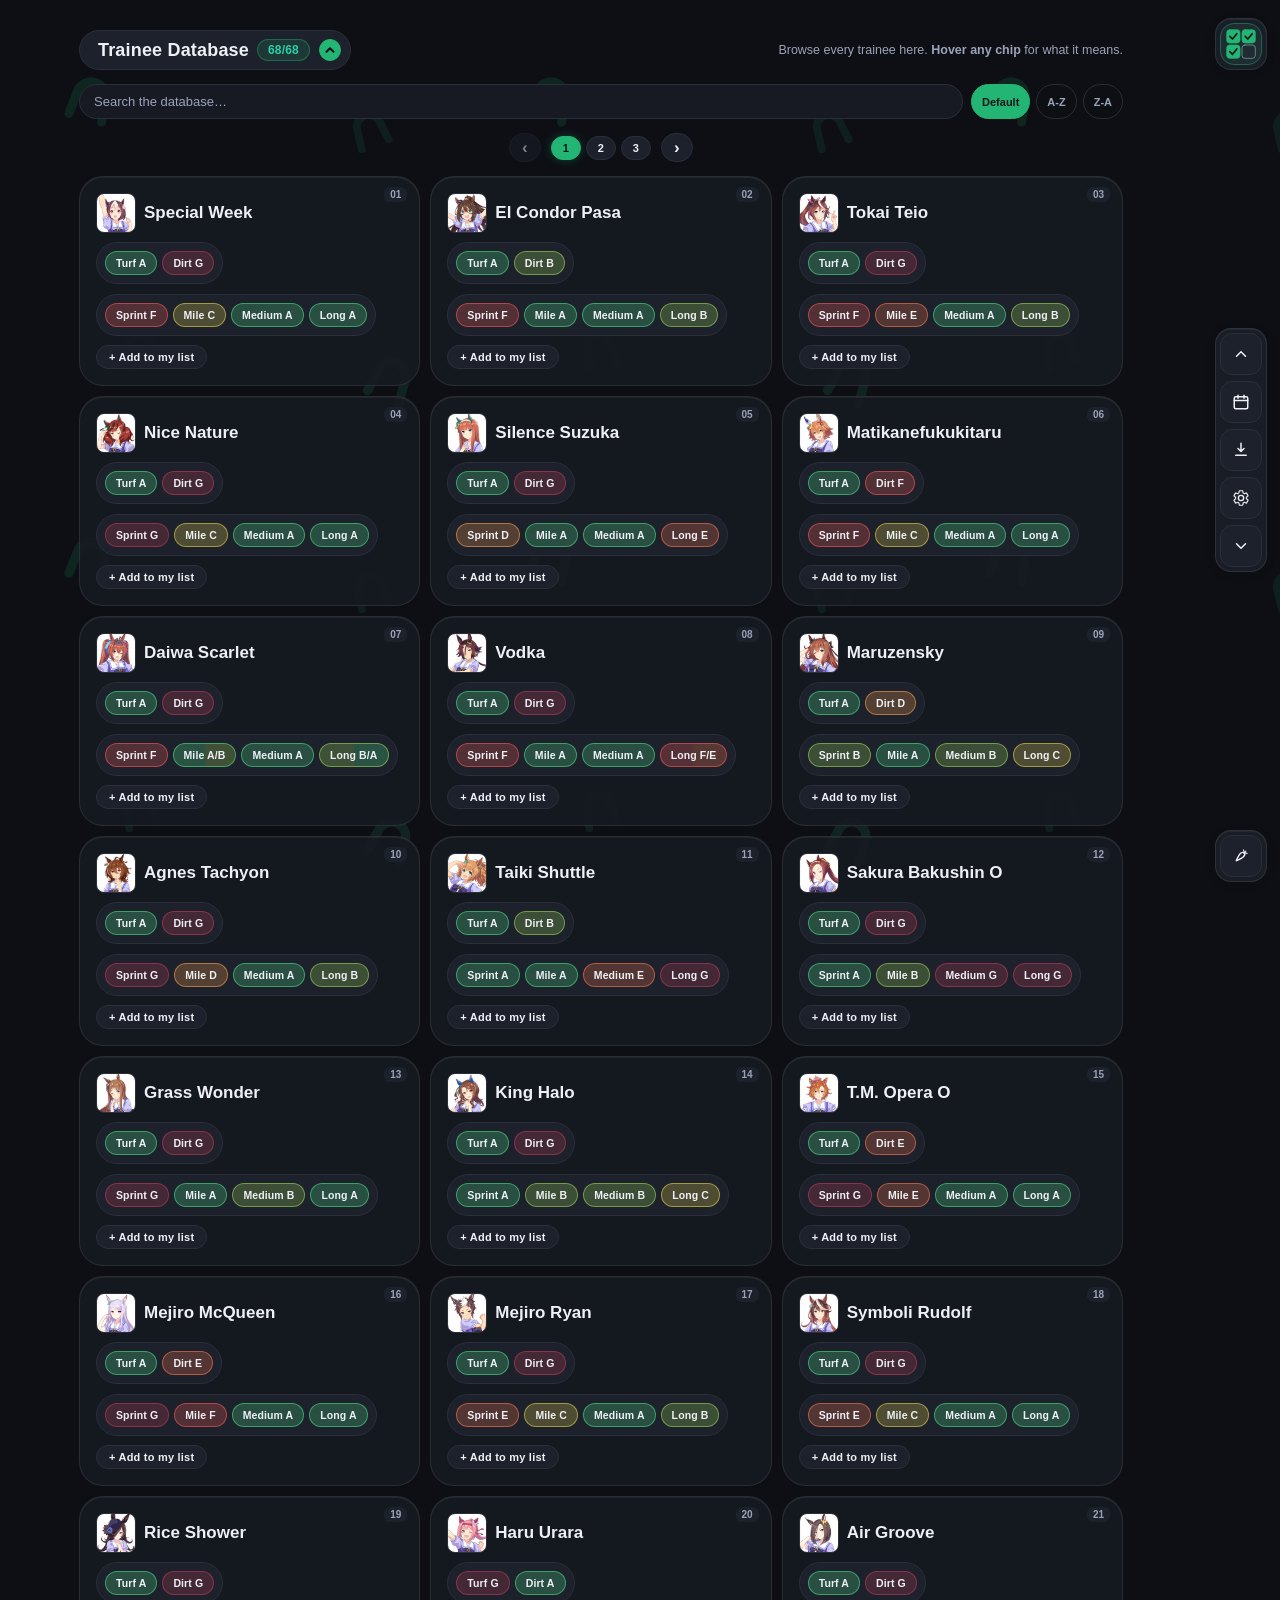
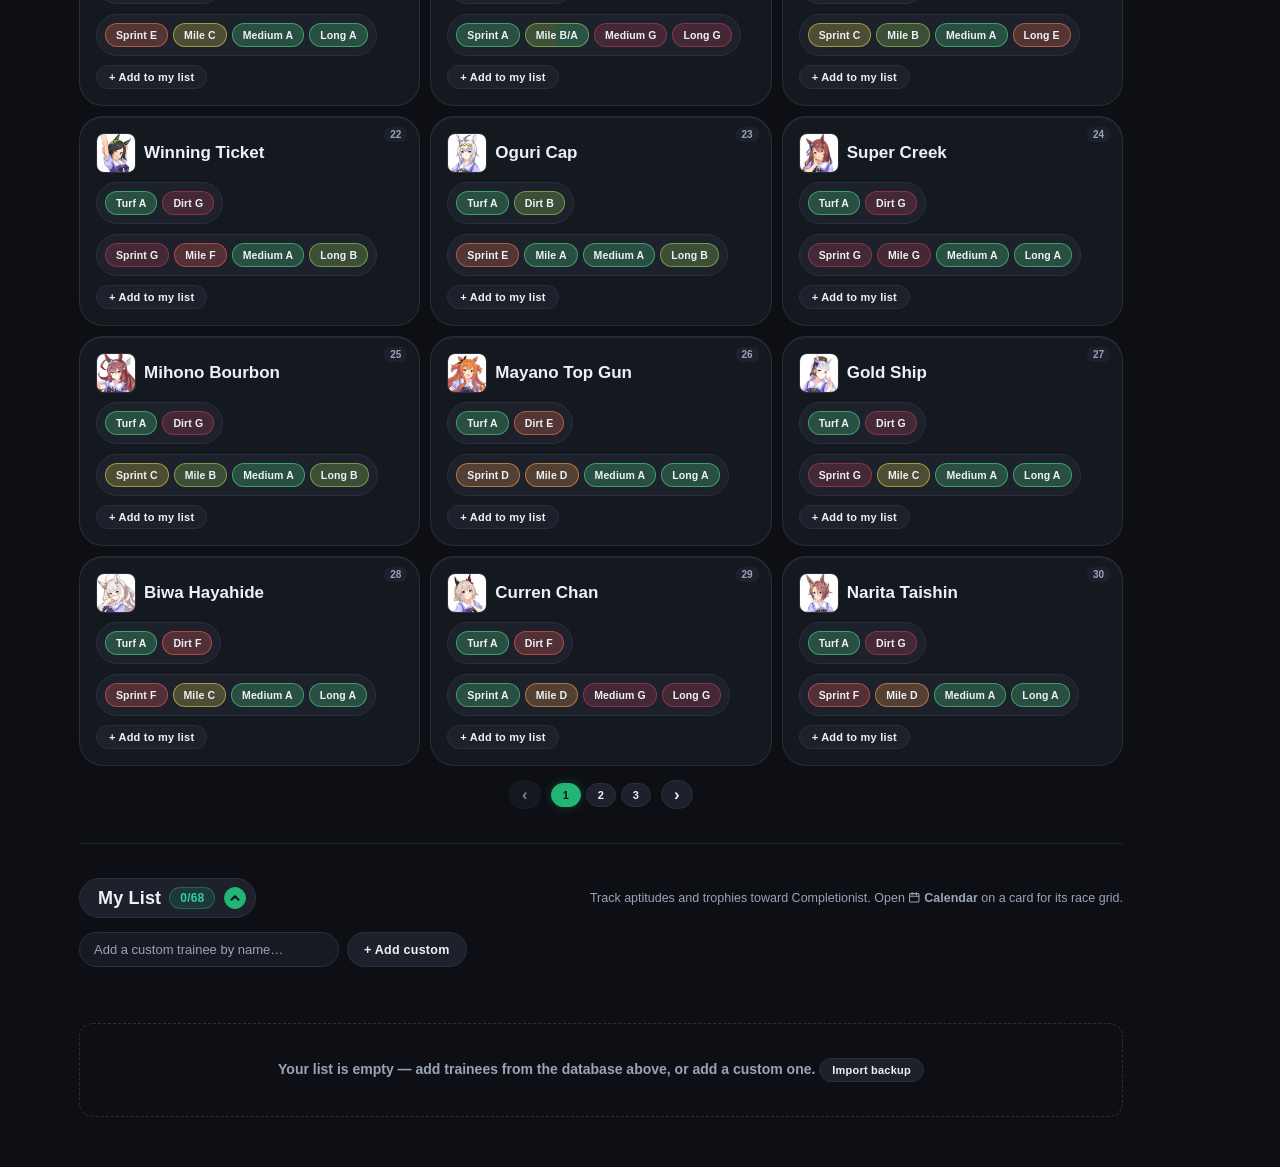
==== commit c5ef0ba0: "v5.0.1" ====
--- a/index.html
+++ b/index.html
@@ -180,7 +180,7 @@
           </span>
         </button>
       </h2>
-      <span class="desc">One entry per character. Hover any chip for what it means.</span>
+      <span class="desc">Browse every trainee here. <strong>Hover any chip</strong> for what it means.</span>
     </div>
     <div class="block-body open overflow-visible" id="db-block-body">
       <div class="search-row">
@@ -210,7 +210,7 @@
           </span>
         </button>
       </h2>
-      <span class="desc">Track aptitudes and trophies toward Completionist. Open <span aria-hidden="true">📅</span> Calendar on a card for its race grid.</span>
+      <span class="desc">Track aptitudes and trophies toward Completionist. Open <strong><svg class="text-icon" viewBox="0 0 24 24" fill="none" aria-hidden="true" xmlns="http://www.w3.org/2000/svg"><rect x="3" y="5" width="18" height="16" rx="2" stroke="currentColor" stroke-width="2"/><path d="M3 10H21M8 3V7M16 3V7" stroke="currentColor" stroke-width="2" stroke-linecap="round"/></svg> Calendar</strong> on a card for its race grid.</span>
     </div>
     <div class="block-body open overflow-visible" id="my-block-body">
       <div class="search-row" id="custom-trainee-row">
@@ -236,7 +236,7 @@
       <button class="modal-close" id="about-close" aria-label="Close About">✕</button>
     </div>
     <div class="version-badge">
-      <div class="version-item"><span>Version</span><strong>v5.0</strong></div>
+      <div class="version-item"><span>Version</span><strong>v5.0.1</strong></div>
       <span class="version-divider" aria-hidden="true">|</span>
       <div class="version-item"><span>Database</span><strong>v2609a</strong></div>
     </div>
@@ -253,7 +253,7 @@
       </div>
       <div class="about-section about-links">
         <div class="about-section-label">More</div>
-        <p>Want to try the alternate build? Open the <a href="preview/">Preview version <span>(current version: 5.0)</span></a>.</p>
+        <p>Want to try the alternate build? Open the <a href="preview/">Preview version <span>(current version: 5.0.1)</span></a>.</p>
         <p class="about-credit">2026, Mujairkitten · Made with various AI tools · Not affiliated with Cygames.<br>Source code is licensed under GPL-3. Uma icons follow <a href="https://umamusume.com/fan-createdguide" rel="noopener noreferrer">Cygames' Fan Content Guide</a>.</p>
       </div>
       <div id="kao-banner"></div>
--- a/style.css
+++ b/style.css
@@ -681,6 +681,18 @@
   color: var(--ink-dim);
   margin-left: auto;
 }
+/* Inline SVG sized to surrounding text (e.g. calendar glyph in labels). */
+.text-icon {
+  width: 1em;
+  height: 1em;
+  vertical-align: -0.15em;
+}
+/* Toggle-button glyph matches the chevron affordance next to it. */
+.inline-cal-toggle .text-icon {
+  width: 1.5em;
+  height: 1.5em;
+  vertical-align: -0.3em;
+}
 .block-collapse-btn {
   background: none;
   border: none;
